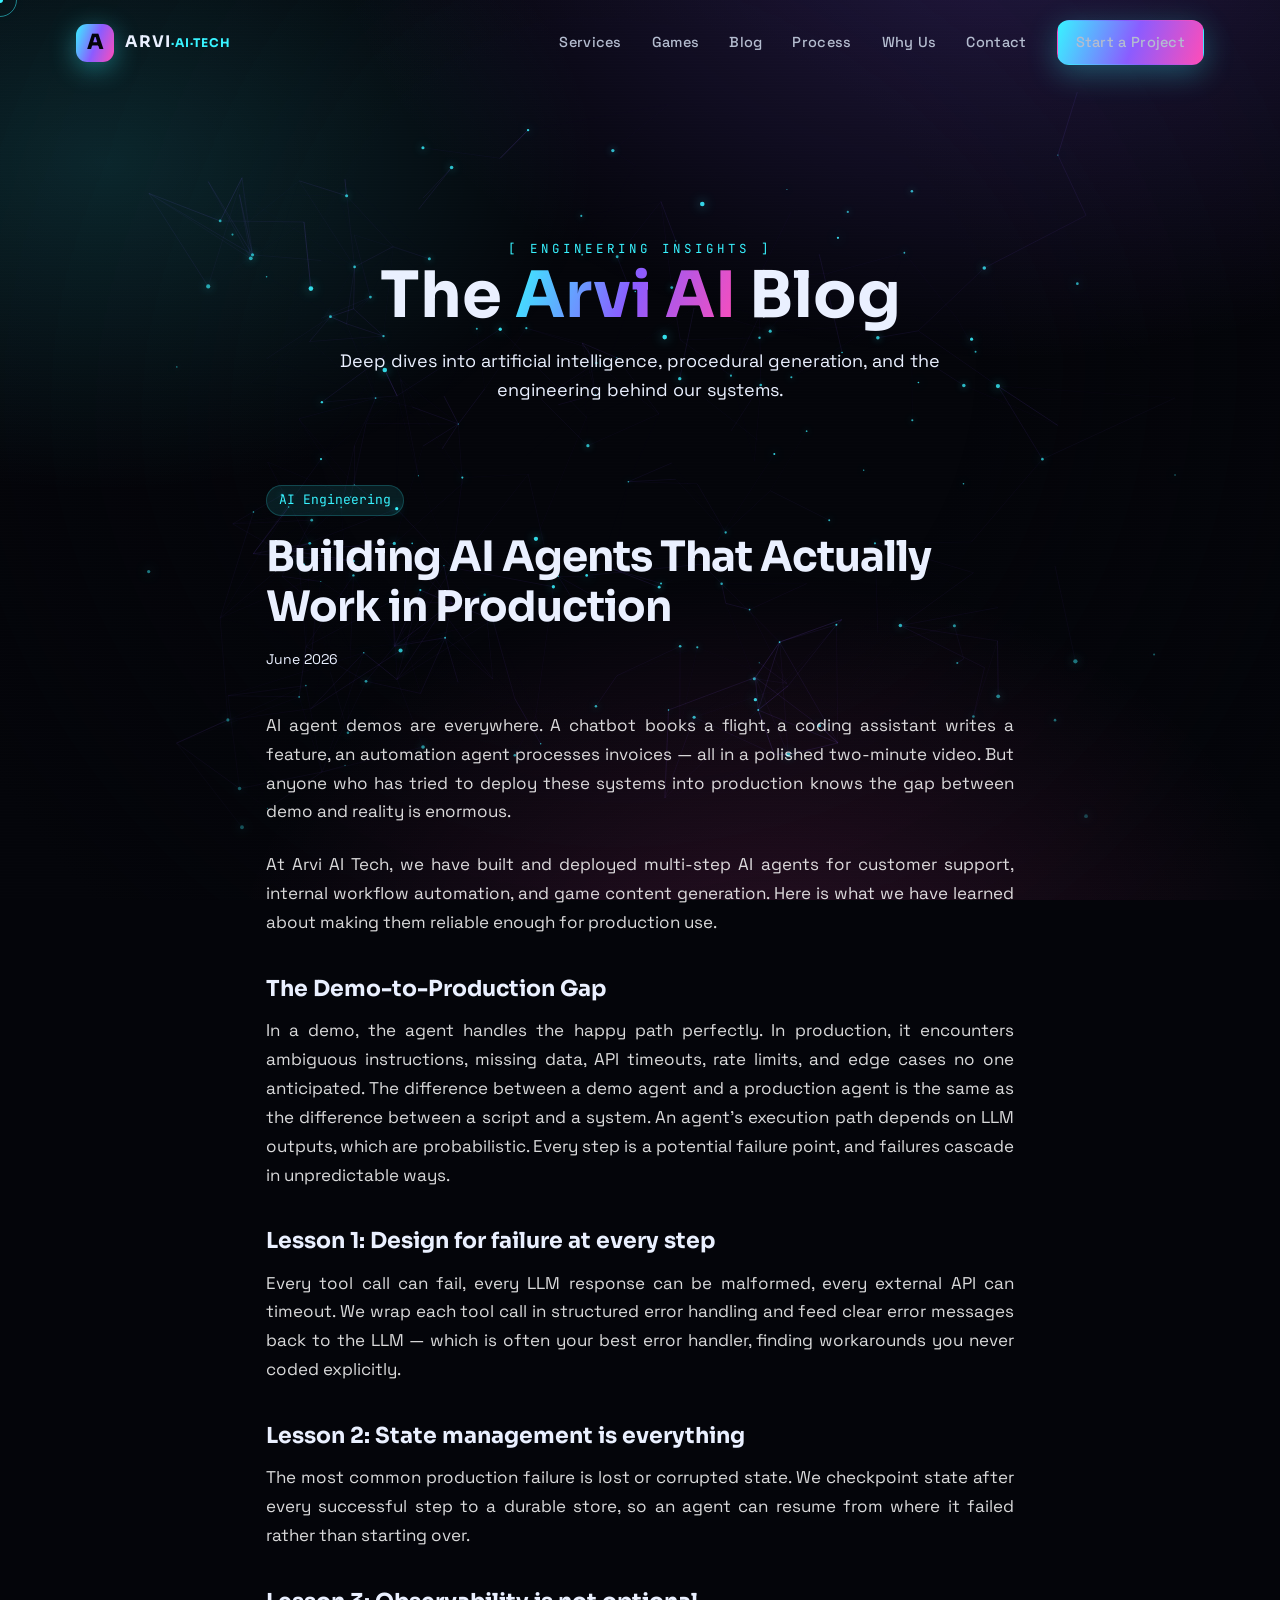
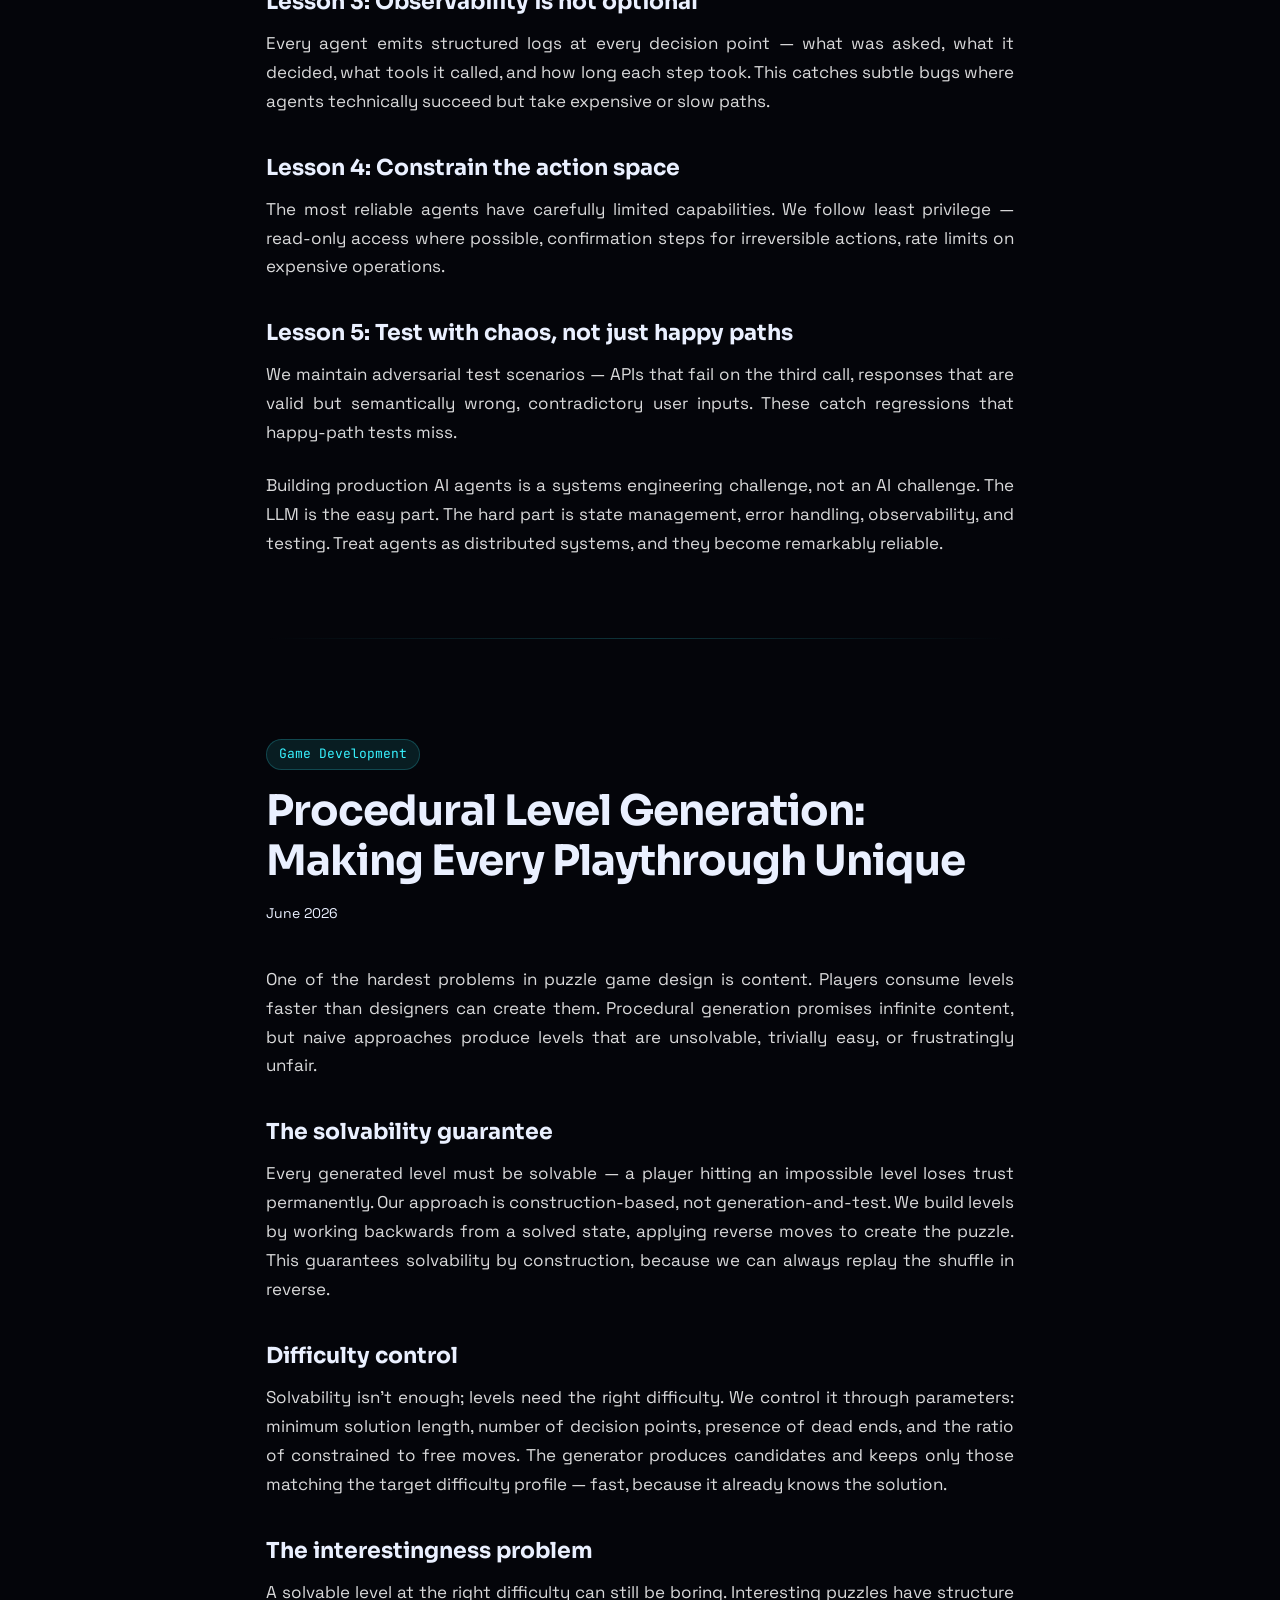
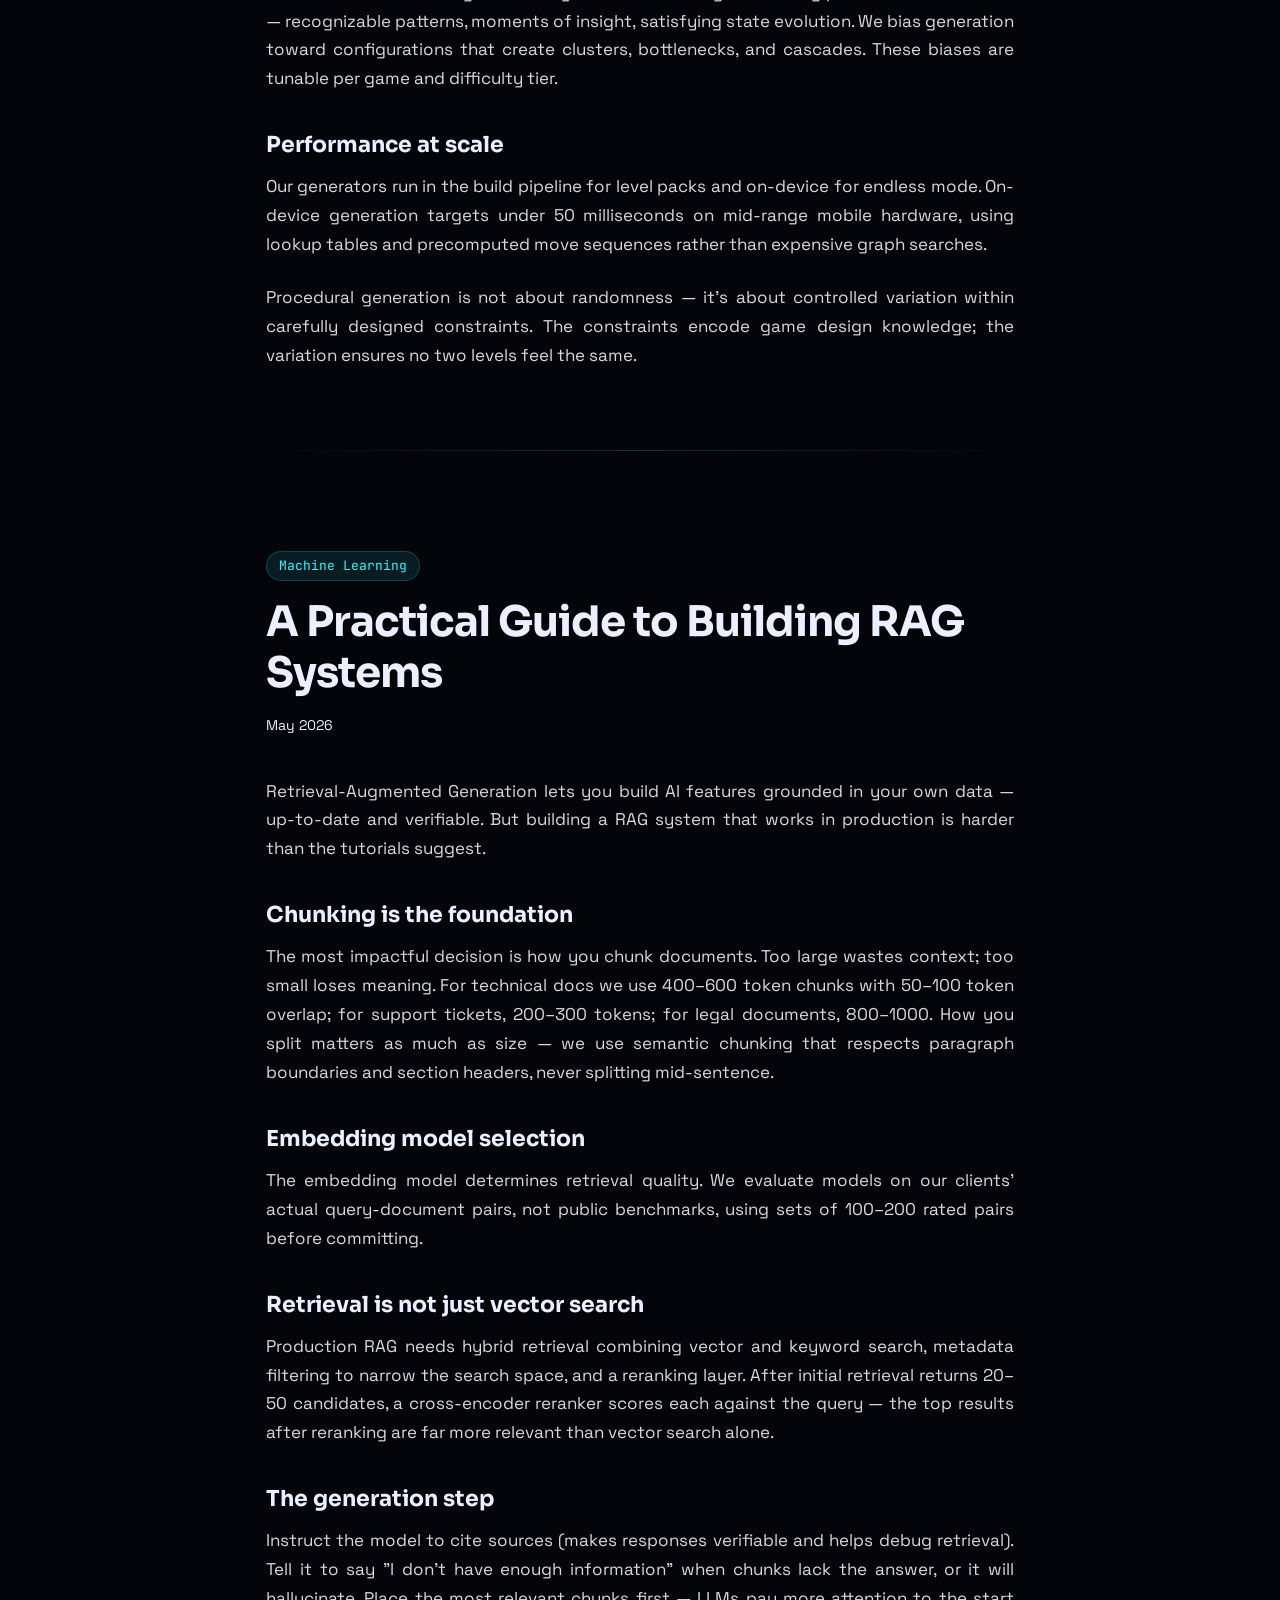
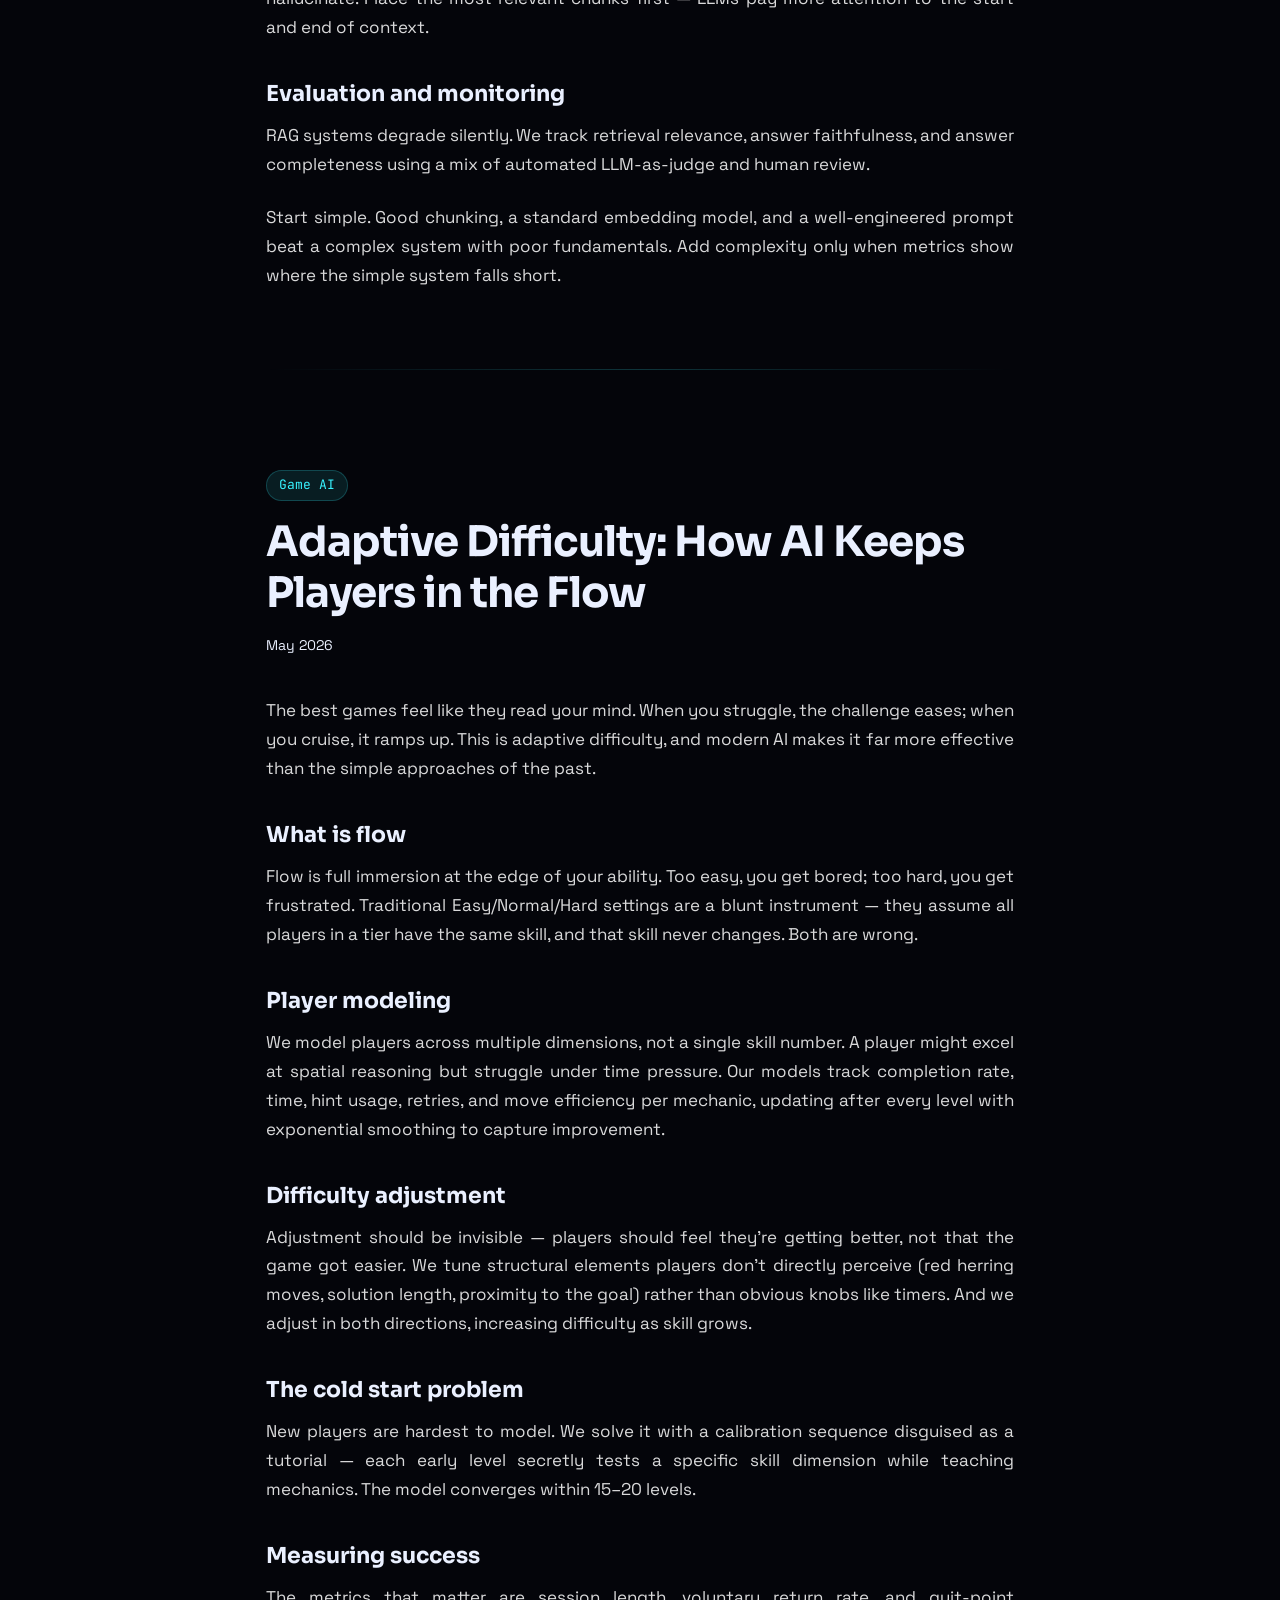
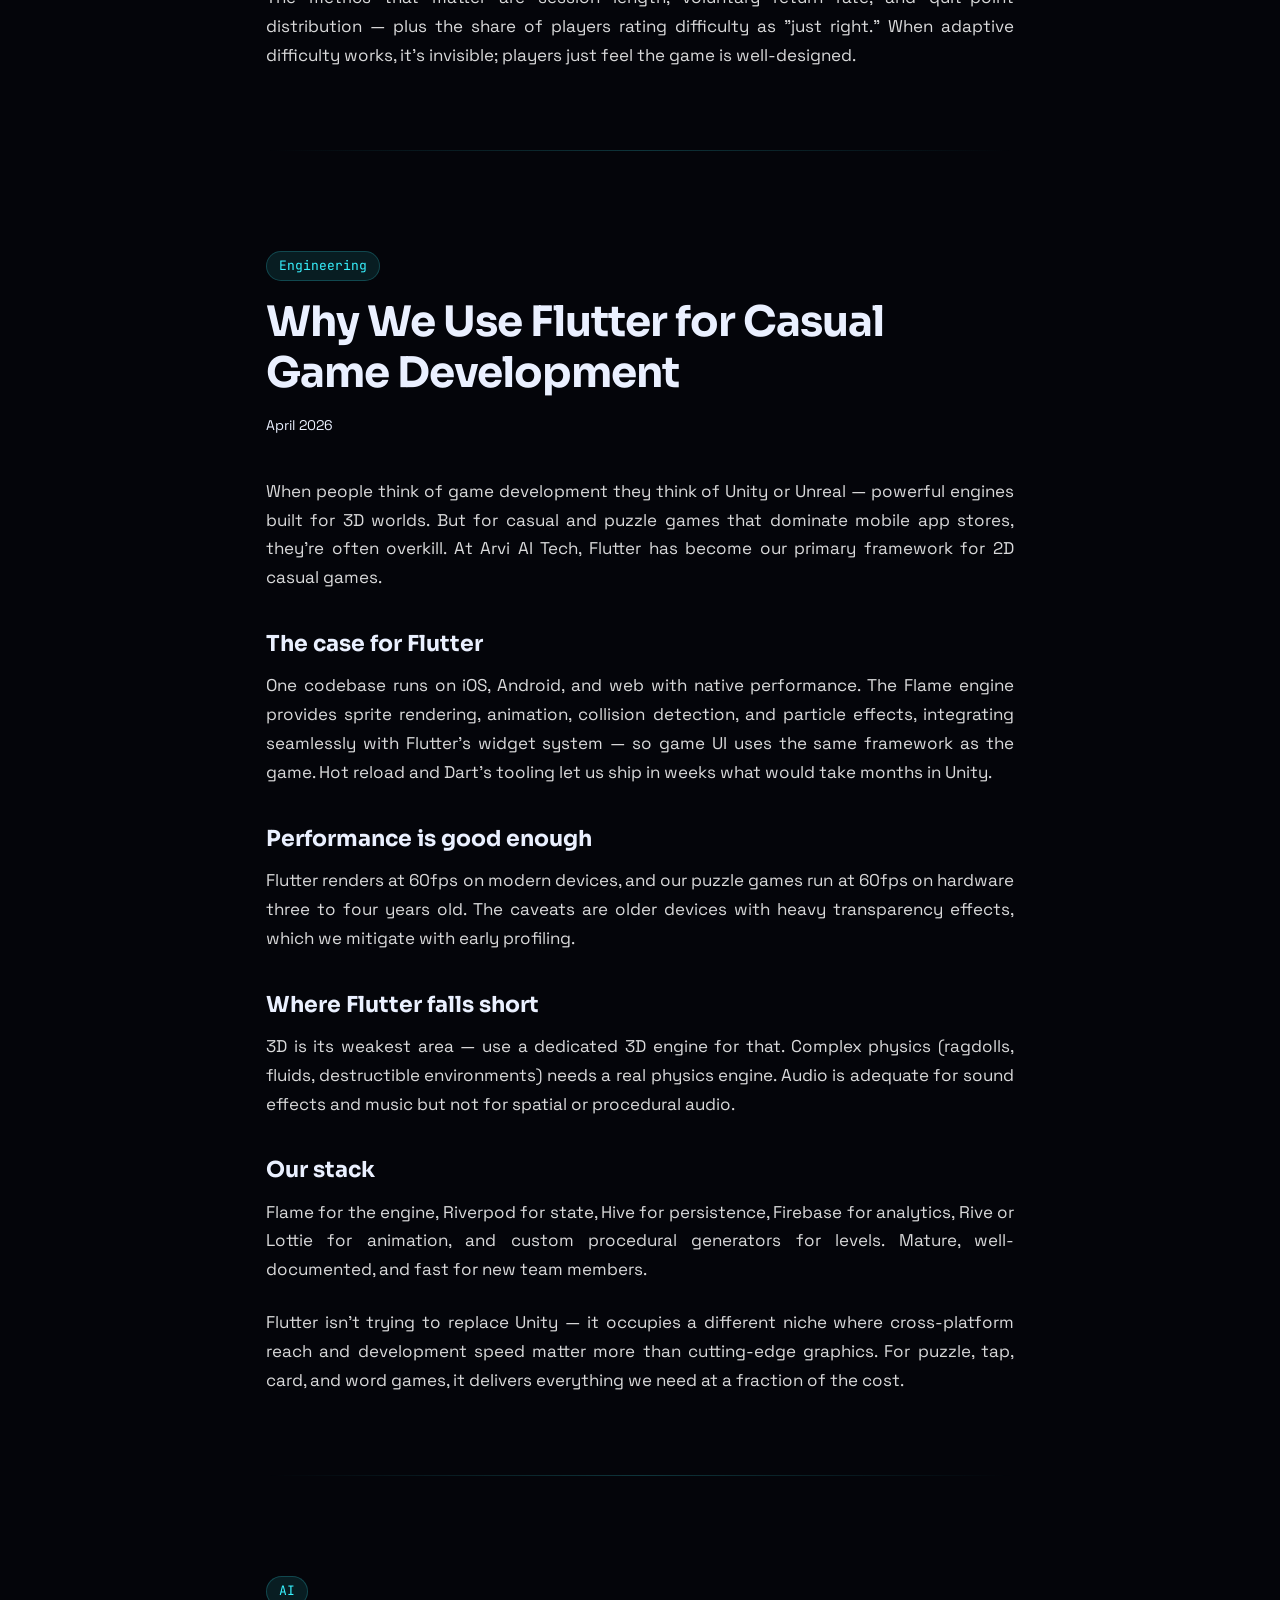
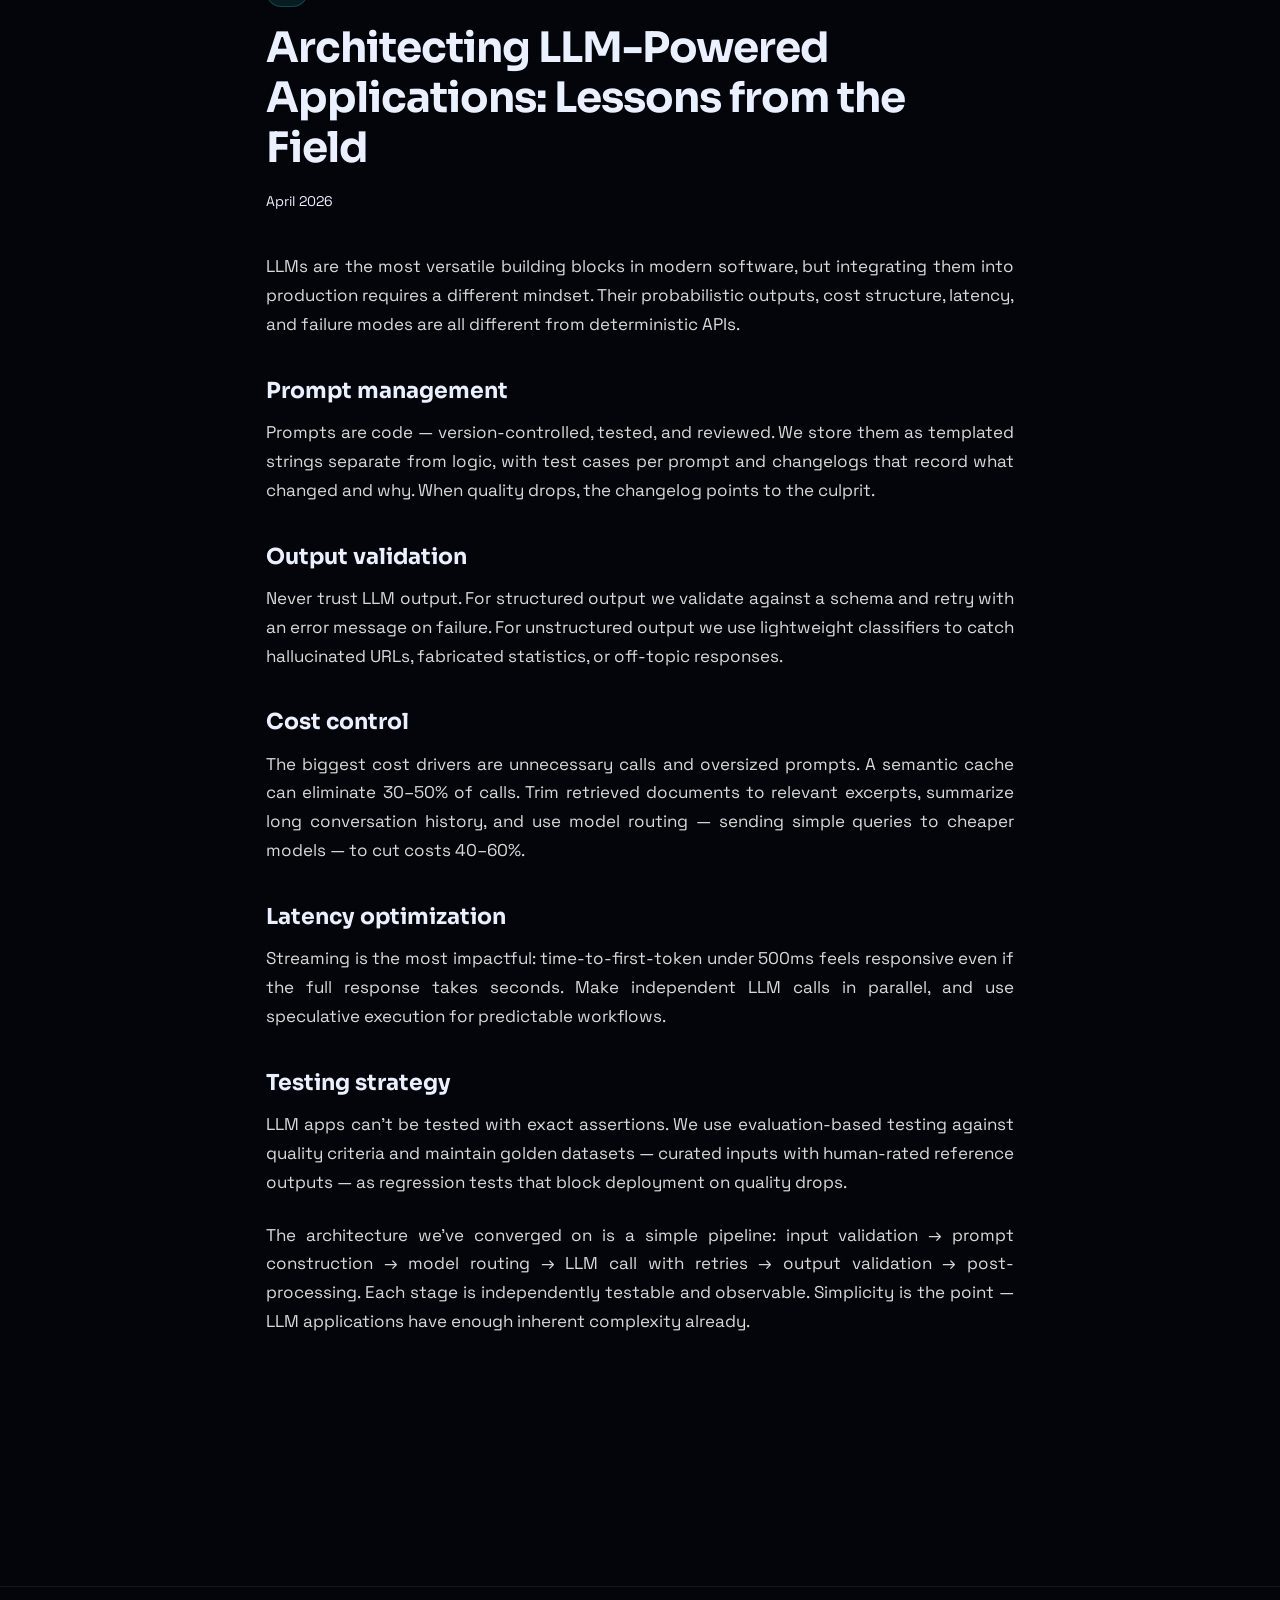
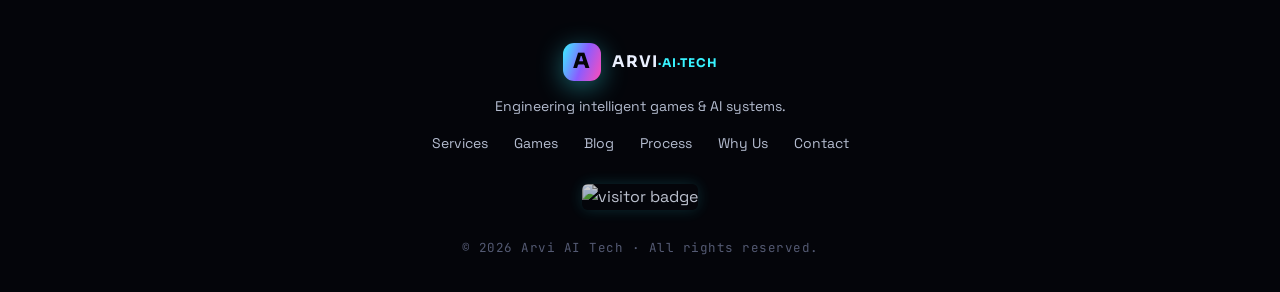
==== blog.html @ f146e4fa "Create dedicated engineering blog page and add 6 new blog posts" ====
<!DOCTYPE html>
<html lang="en">
<head>
  <meta charset="UTF-8" />
  <meta name="viewport" content="width=device-width, initial-scale=1.0" />
  <title>Engineering Blog — Arvi AI Tech</title>
  <meta name="description" content="Technical deep dives into AI engineering, RAG systems, procedural generation, and game development at Arvi AI Tech." />
  <link rel="preconnect" href="https://fonts.googleapis.com" />
  <link rel="preconnect" href="https://fonts.gstatic.com" crossorigin />
  <link href="https://fonts.googleapis.com/css2?family=Space+Grotesk:wght@400;500;600;700&family=Sora:wght@600;700;800&family=JetBrains+Mono:wght@400;500&display=swap" rel="stylesheet" />
  <link rel="stylesheet" href="styles.css" />
  <link rel="icon" type="image/svg+xml" href="/favicon.svg" />
  <style>
    .blog-container { max-width: 800px; margin: 0 auto; padding-top: 150px; padding-bottom: 100px; }
    .blog-post { margin-bottom: 100px; position: relative; }
    .blog-post::after { content: ''; display: block; width: 100%; height: 1px; background: linear-gradient(90deg, transparent, rgba(56,243,255,0.2), transparent); margin-top: 80px; }
    .blog-post:last-child::after { display: none; }
    .blog-category { display: inline-block; font-family: 'JetBrains Mono', monospace; font-size: 13px; color: var(--cyan); background: rgba(56,243,255,0.1); padding: 4px 12px; border-radius: 20px; margin-bottom: 16px; border: 1px solid rgba(56,243,255,0.2); }
    .blog-title { font-size: clamp(28px, 4vw, 42px); line-height: 1.2; margin-bottom: 16px; letter-spacing: -1px; }
    .blog-meta { color: var(--text-muted); font-size: 14px; margin-bottom: 40px; display: flex; align-items: center; gap: 8px; }
    .blog-content p { font-size: 17px; line-height: 1.7; margin-bottom: 24px; color: rgba(255,255,255,0.85); text-align: justify; }
    .blog-content h3 { font-size: 22px; color: var(--text); margin-top: 40px; margin-bottom: 16px; font-family: 'Sora', sans-serif; }
    .blog-header { text-align: center; margin-bottom: 80px; }
  </style>
</head>
<body>
  <!-- Live neural-net canvas -->
  <canvas id="neural" aria-hidden="true"></canvas>
  <div class="vignette" aria-hidden="true"></div>
  <div class="scanlines" aria-hidden="true"></div>

  <!-- Custom cursor -->
  <div class="cursor-dot" id="cursorDot" aria-hidden="true"></div>
  <div class="cursor-ring" id="cursorRing" aria-hidden="true"></div>

  <!-- Navbar -->
  <header class="nav" id="nav">
    <a href="index.html" class="brand" data-magnetic>
      <span class="brand-mark">A</span>
      <span class="brand-text">ARVI<span class="brand-accent">·AI·TECH</span></span>
    </a>
    <nav class="nav-links" id="navLinks">
      <a href="index.html#services">Services</a>
      <a href="games.html">Games</a>
      <a href="blog.html" class="active">Blog</a>
      <a href="index.html#process">Process</a>
      <a href="index.html#why">Why Us</a>
      <a href="index.html#contact">Contact</a>
      <a href="index.html#contact" class="btn btn-sm btn-primary" data-magnetic>Start a Project</a>
    </nav>
    <button class="nav-toggle" id="navToggle" aria-label="Toggle Menu" data-magnetic>
      <span style="display:block; width:24px; height:2px; background:var(--text); border-radius:2px;"></span>
      <span style="display:block; width:24px; height:2px; background:var(--text); border-radius:2px;"></span>
    </button>
  </header>

  <main class="blog-container section">
    
    <div class="blog-header" data-reveal>
      <span class="eyebrow">[ ENGINEERING INSIGHTS ]</span>
      <h1 style="font-size: clamp(40px, 6vw, 64px); line-height: 1.1; margin-bottom: 16px;">The <span class="gradient-text">Arvi AI</span> Blog</h1>
      <p style="font-size: 18px; color: var(--text-muted); max-width: 600px; margin: 0 auto;">Deep dives into artificial intelligence, procedural generation, and the engineering behind our systems.</p>
    </div>

    <!-- POST 1 -->
    <article class="blog-post" id="post1" data-reveal>
      <div class="blog-category">AI Engineering</div>
      <h1 class="blog-title">Building AI Agents That Actually Work in Production</h1>
      <div class="blog-meta"><span>June 2026</span></div>
      
      <div class="blog-content">
        <p>AI agent demos are everywhere. A chatbot books a flight, a coding assistant writes a feature, an automation agent processes invoices — all in a polished two-minute video. But anyone who has tried to deploy these systems into production knows the gap between demo and reality is enormous.</p>
        <p>At Arvi AI Tech, we have built and deployed multi-step AI agents for customer support, internal workflow automation, and game content generation. Here is what we have learned about making them reliable enough for production use.</p>
        
        <h3>The Demo-to-Production Gap</h3>
        <p>In a demo, the agent handles the happy path perfectly. In production, it encounters ambiguous instructions, missing data, API timeouts, rate limits, and edge cases no one anticipated. The difference between a demo agent and a production agent is the same as the difference between a script and a system. An agent's execution path depends on LLM outputs, which are probabilistic. Every step is a potential failure point, and failures cascade in unpredictable ways.</p>
        
        <h3>Lesson 1: Design for failure at every step</h3>
        <p>Every tool call can fail, every LLM response can be malformed, every external API can timeout. We wrap each tool call in structured error handling and feed clear error messages back to the LLM — which is often your best error handler, finding workarounds you never coded explicitly.</p>

        <h3>Lesson 2: State management is everything</h3>
        <p>The most common production failure is lost or corrupted state. We checkpoint state after every successful step to a durable store, so an agent can resume from where it failed rather than starting over.</p>

        <h3>Lesson 3: Observability is not optional</h3>
        <p>Every agent emits structured logs at every decision point — what was asked, what it decided, what tools it called, and how long each step took. This catches subtle bugs where agents technically succeed but take expensive or slow paths.</p>

        <h3>Lesson 4: Constrain the action space</h3>
        <p>The most reliable agents have carefully limited capabilities. We follow least privilege — read-only access where possible, confirmation steps for irreversible actions, rate limits on expensive operations.</p>

        <h3>Lesson 5: Test with chaos, not just happy paths</h3>
        <p>We maintain adversarial test scenarios — APIs that fail on the third call, responses that are valid but semantically wrong, contradictory user inputs. These catch regressions that happy-path tests miss.</p>

        <p>Building production AI agents is a systems engineering challenge, not an AI challenge. The LLM is the easy part. The hard part is state management, error handling, observability, and testing. Treat agents as distributed systems, and they become remarkably reliable.</p>
      </div>
    </article>

    <!-- POST 2 -->
    <article class="blog-post" id="post2" data-reveal>
      <div class="blog-category">Game Development</div>
      <h1 class="blog-title">Procedural Level Generation: Making Every Playthrough Unique</h1>
      <div class="blog-meta"><span>June 2026</span></div>
      
      <div class="blog-content">
        <p>One of the hardest problems in puzzle game design is content. Players consume levels faster than designers can create them. Procedural generation promises infinite content, but naive approaches produce levels that are unsolvable, trivially easy, or frustratingly unfair.</p>
        
        <h3>The solvability guarantee</h3>
        <p>Every generated level must be solvable — a player hitting an impossible level loses trust permanently. Our approach is construction-based, not generation-and-test. We build levels by working backwards from a solved state, applying reverse moves to create the puzzle. This guarantees solvability by construction, because we can always replay the shuffle in reverse.</p>
        
        <h3>Difficulty control</h3>
        <p>Solvability isn't enough; levels need the right difficulty. We control it through parameters: minimum solution length, number of decision points, presence of dead ends, and the ratio of constrained to free moves. The generator produces candidates and keeps only those matching the target difficulty profile — fast, because it already knows the solution.</p>

        <h3>The interestingness problem</h3>
        <p>A solvable level at the right difficulty can still be boring. Interesting puzzles have structure — recognizable patterns, moments of insight, satisfying state evolution. We bias generation toward configurations that create clusters, bottlenecks, and cascades. These biases are tunable per game and difficulty tier.</p>

        <h3>Performance at scale</h3>
        <p>Our generators run in the build pipeline for level packs and on-device for endless mode. On-device generation targets under 50 milliseconds on mid-range mobile hardware, using lookup tables and precomputed move sequences rather than expensive graph searches.</p>

        <p>Procedural generation is not about randomness — it's about controlled variation within carefully designed constraints. The constraints encode game design knowledge; the variation ensures no two levels feel the same.</p>
      </div>
    </article>

    <!-- POST 3 -->
    <article class="blog-post" id="post3" data-reveal>
      <div class="blog-category">Machine Learning</div>
      <h1 class="blog-title">A Practical Guide to Building RAG Systems</h1>
      <div class="blog-meta"><span>May 2026</span></div>
      
      <div class="blog-content">
        <p>Retrieval-Augmented Generation lets you build AI features grounded in your own data — up-to-date and verifiable. But building a RAG system that works in production is harder than the tutorials suggest.</p>
        
        <h3>Chunking is the foundation</h3>
        <p>The most impactful decision is how you chunk documents. Too large wastes context; too small loses meaning. For technical docs we use 400–600 token chunks with 50–100 token overlap; for support tickets, 200–300 tokens; for legal documents, 800–1000. How you split matters as much as size — we use semantic chunking that respects paragraph boundaries and section headers, never splitting mid-sentence.</p>
        
        <h3>Embedding model selection</h3>
        <p>The embedding model determines retrieval quality. We evaluate models on our clients' actual query-document pairs, not public benchmarks, using sets of 100–200 rated pairs before committing.</p>

        <h3>Retrieval is not just vector search</h3>
        <p>Production RAG needs hybrid retrieval combining vector and keyword search, metadata filtering to narrow the search space, and a reranking layer. After initial retrieval returns 20–50 candidates, a cross-encoder reranker scores each against the query — the top results after reranking are far more relevant than vector search alone.</p>

        <h3>The generation step</h3>
        <p>Instruct the model to cite sources (makes responses verifiable and helps debug retrieval). Tell it to say "I don't have enough information" when chunks lack the answer, or it will hallucinate. Place the most relevant chunks first — LLMs pay more attention to the start and end of context.</p>

        <h3>Evaluation and monitoring</h3>
        <p>RAG systems degrade silently. We track retrieval relevance, answer faithfulness, and answer completeness using a mix of automated LLM-as-judge and human review.</p>

        <p>Start simple. Good chunking, a standard embedding model, and a well-engineered prompt beat a complex system with poor fundamentals. Add complexity only when metrics show where the simple system falls short.</p>
      </div>
    </article>

    <!-- POST 4 -->
    <article class="blog-post" id="post4" data-reveal>
      <div class="blog-category">Game AI</div>
      <h1 class="blog-title">Adaptive Difficulty: How AI Keeps Players in the Flow</h1>
      <div class="blog-meta"><span>May 2026</span></div>
      
      <div class="blog-content">
        <p>The best games feel like they read your mind. When you struggle, the challenge eases; when you cruise, it ramps up. This is adaptive difficulty, and modern AI makes it far more effective than the simple approaches of the past.</p>
        
        <h3>What is flow</h3>
        <p>Flow is full immersion at the edge of your ability. Too easy, you get bored; too hard, you get frustrated. Traditional Easy/Normal/Hard settings are a blunt instrument — they assume all players in a tier have the same skill, and that skill never changes. Both are wrong.</p>
        
        <h3>Player modeling</h3>
        <p>We model players across multiple dimensions, not a single skill number. A player might excel at spatial reasoning but struggle under time pressure. Our models track completion rate, time, hint usage, retries, and move efficiency per mechanic, updating after every level with exponential smoothing to capture improvement.</p>

        <h3>Difficulty adjustment</h3>
        <p>Adjustment should be invisible — players should feel they're getting better, not that the game got easier. We tune structural elements players don't directly perceive (red herring moves, solution length, proximity to the goal) rather than obvious knobs like timers. And we adjust in both directions, increasing difficulty as skill grows.</p>

        <h3>The cold start problem</h3>
        <p>New players are hardest to model. We solve it with a calibration sequence disguised as a tutorial — each early level secretly tests a specific skill dimension while teaching mechanics. The model converges within 15–20 levels.</p>

        <h3>Measuring success</h3>
        <p>The metrics that matter are session length, voluntary return rate, and quit-point distribution — plus the share of players rating difficulty as "just right." When adaptive difficulty works, it's invisible; players just feel the game is well-designed.</p>
      </div>
    </article>

    <!-- POST 5 -->
    <article class="blog-post" id="post5" data-reveal>
      <div class="blog-category">Engineering</div>
      <h1 class="blog-title">Why We Use Flutter for Casual Game Development</h1>
      <div class="blog-meta"><span>April 2026</span></div>
      
      <div class="blog-content">
        <p>When people think of game development they think of Unity or Unreal — powerful engines built for 3D worlds. But for casual and puzzle games that dominate mobile app stores, they're often overkill. At Arvi AI Tech, Flutter has become our primary framework for 2D casual games.</p>
        
        <h3>The case for Flutter</h3>
        <p>One codebase runs on iOS, Android, and web with native performance. The Flame engine provides sprite rendering, animation, collision detection, and particle effects, integrating seamlessly with Flutter's widget system — so game UI uses the same framework as the game. Hot reload and Dart's tooling let us ship in weeks what would take months in Unity.</p>
        
        <h3>Performance is good enough</h3>
        <p>Flutter renders at 60fps on modern devices, and our puzzle games run at 60fps on hardware three to four years old. The caveats are older devices with heavy transparency effects, which we mitigate with early profiling.</p>

        <h3>Where Flutter falls short</h3>
        <p>3D is its weakest area — use a dedicated 3D engine for that. Complex physics (ragdolls, fluids, destructible environments) needs a real physics engine. Audio is adequate for sound effects and music but not for spatial or procedural audio.</p>

        <h3>Our stack</h3>
        <p>Flame for the engine, Riverpod for state, Hive for persistence, Firebase for analytics, Rive or Lottie for animation, and custom procedural generators for levels. Mature, well-documented, and fast for new team members.</p>

        <p>Flutter isn't trying to replace Unity — it occupies a different niche where cross-platform reach and development speed matter more than cutting-edge graphics. For puzzle, tap, card, and word games, it delivers everything we need at a fraction of the cost.</p>
      </div>
    </article>

    <!-- POST 6 -->
    <article class="blog-post" id="post6" data-reveal>
      <div class="blog-category">AI</div>
      <h1 class="blog-title">Architecting LLM-Powered Applications: Lessons from the Field</h1>
      <div class="blog-meta"><span>April 2026</span></div>
      
      <div class="blog-content">
        <p>LLMs are the most versatile building blocks in modern software, but integrating them into production requires a different mindset. Their probabilistic outputs, cost structure, latency, and failure modes are all different from deterministic APIs.</p>
        
        <h3>Prompt management</h3>
        <p>Prompts are code — version-controlled, tested, and reviewed. We store them as templated strings separate from logic, with test cases per prompt and changelogs that record what changed and why. When quality drops, the changelog points to the culprit.</p>
        
        <h3>Output validation</h3>
        <p>Never trust LLM output. For structured output we validate against a schema and retry with an error message on failure. For unstructured output we use lightweight classifiers to catch hallucinated URLs, fabricated statistics, or off-topic responses.</p>

        <h3>Cost control</h3>
        <p>The biggest cost drivers are unnecessary calls and oversized prompts. A semantic cache can eliminate 30–50% of calls. Trim retrieved documents to relevant excerpts, summarize long conversation history, and use model routing — sending simple queries to cheaper models — to cut costs 40–60%.</p>

        <h3>Latency optimization</h3>
        <p>Streaming is the most impactful: time-to-first-token under 500ms feels responsive even if the full response takes seconds. Make independent LLM calls in parallel, and use speculative execution for predictable workflows.</p>

        <h3>Testing strategy</h3>
        <p>LLM apps can't be tested with exact assertions. We use evaluation-based testing against quality criteria and maintain golden datasets — curated inputs with human-rated reference outputs — as regression tests that block deployment on quality drops.</p>

        <p>The architecture we've converged on is a simple pipeline: input validation → prompt construction → model routing → LLM call with retries → output validation → post-processing. Each stage is independently testable and observable. Simplicity is the point — LLM applications have enough inherent complexity already.</p>
      </div>
    </article>

  </main>

  <!-- Footer -->
  <footer class="footer">
    <div class="footer-inner">
      <div class="brand">
        <span class="brand-mark">A</span>
        <span class="brand-text">ARVI<span class="brand-accent">·AI·TECH</span></span>
      </div>
      <p>Engineering intelligent games &amp; AI systems.</p>
      <div class="footer-links">
        <a href="index.html#services">Services</a>
        <a href="games.html">Games</a>
        <a href="blog.html">Blog</a>
        <a href="index.html#process">Process</a>
        <a href="index.html#why">Why Us</a>
        <a href="index.html#contact">Contact</a>
      </div>
    </div>
    <div style="margin-top: 30px; display: flex; justify-content: center; opacity: 0.8;">
      <img src="https://api.visitorbadge.io/api/visitors?path=arviaitech.com&label=VISITORS&labelColor=%2304050a&countColor=%2338f3ff&style=plastic" alt="visitor badge" style="border-radius: 6px; box-shadow: 0 0 15px rgba(56,243,255,0.2);" />
    </div>
    <p class="copyright">© <span id="year"></span> Arvi AI Tech · All rights reserved.</p>
  </footer>

  <script src="script.js"></script>
</body>
</html>
---- styles.css ----
:root {
  --bg: #04050a;
  --bg-2: #080a14;
  --surface: rgba(255, 255, 255, 0.035);
  --border: rgba(255, 255, 255, 0.08);
  --border-bright: rgba(124, 247, 255, 0.35);
  --text: #eaf0ff;
  --muted: #b4bccf; /* Increased contrast for accessibility */
  --cyan: #38f3ff;
  --violet: #8b5cff;
  --pink: #ff4db8;
  --grad: linear-gradient(110deg, #38f3ff 0%, #8b5cff 52%, #ff4db8 100%);
  --glow-cyan: 0 0 40px rgba(56, 243, 255, 0.45);
  --maxw: 1180px;
  --mono: "JetBrains Mono", monospace;
}

* { box-sizing: border-box; margin: 0; padding: 0; }
html { scroll-behavior: smooth; }
body {
  font-family: "Space Grotesk", system-ui, sans-serif;
  background: var(--bg);
  color: var(--text);
  line-height: 1.6;
  overflow-x: hidden;
  cursor: none;
}
@media (max-width: 900px) { body { cursor: auto; } }

h1, h2, h3, h4, .brand-text, .loader-mark { font-family: "Sora", sans-serif; line-height: 1.05; }
a { color: inherit; text-decoration: none; }
.eyebrow, .marquee, .scroll-hint, .loader-text, .t-no, .point-k, .stat span { font-family: var(--mono); }

.gradient-text {
  background: var(--grad);
  -webkit-background-clip: text; background-clip: text;
  -webkit-text-fill-color: transparent;
}

/* ---------- Canvas + atmosphere ---------- */
#neural { position: fixed; inset: 0; z-index: -3; display: block; }
.vignette {
  position: fixed; inset: 0; z-index: -2; pointer-events: none;
  background:
    radial-gradient(1100px 720px at 78% -8%, rgba(139,92,255,0.22), transparent 60%),
    radial-gradient(900px 600px at 8% 18%, rgba(56,243,255,0.14), transparent 55%),
    radial-gradient(900px 700px at 60% 110%, rgba(255,77,184,0.14), transparent 60%),
    radial-gradient(circle at 50% 40%, transparent 40%, var(--bg) 92%);
}
.scanlines {
  position: fixed; inset: 0; z-index: -1; pointer-events: none; opacity: 0.5;
  background: repeating-linear-gradient(to bottom, rgba(255,255,255,0.015) 0 1px, transparent 1px 3px);
  mix-blend-mode: overlay;
}

/* ---------- Cursor ---------- */
.cursor-dot, .cursor-ring { position: fixed; top: 0; left: 0; z-index: 99999; pointer-events: none; border-radius: 50%; transform: translate(-50%, -50%); }
.cursor-dot { width: 6px; height: 6px; background: var(--cyan); box-shadow: var(--glow-cyan); }
.cursor-ring { width: 34px; height: 34px; border: 1px solid rgba(56,243,255,0.5); transition: width .25s, height .25s, border-color .25s, background .25s; }
.cursor-ring.hover { width: 56px; height: 56px; border-color: var(--violet); background: rgba(139,92,255,0.12); }
@media (max-width: 900px) { .cursor-dot, .cursor-ring { display: none; } }

/* ---------- Loader ---------- */
.loader { position: fixed; inset: 0; z-index: 2000; display: grid; place-content: center; gap: 22px; justify-items: center; background: var(--bg); transition: opacity .6s, visibility .6s; }
.loader.done { opacity: 0; visibility: hidden; }
.loader-mark { position: relative; font-size: 64px; font-weight: 800; width: 96px; height: 96px; display: grid; place-items: center; border-radius: 22px; background: var(--grad); color: #04050a; box-shadow: var(--glow-cyan); }
.loader-bar { position: absolute; bottom: 10px; left: 18px; right: 18px; height: 3px; background: rgba(0,0,0,0.35); border-radius: 3px; overflow: hidden; }
.loader-bar::after { content: ""; position: absolute; inset: 0; width: 0; background: #04050a; border-radius: 3px; animation: load 1.4s ease forwards; }
@keyframes load { to { width: 100%; } }
.loader-text { font-size: 13px; letter-spacing: 4px; color: var(--muted); }
.dots::after { content: ""; animation: dots 1.2s steps(4) infinite; }
@keyframes dots { 0% { content: ""; } 25% { content: "."; } 50% { content: ".."; } 75% { content: "..."; } }

/* ---------- Nav ---------- */
.nav { position: sticky; top: 0; z-index: 50; display: flex; align-items: center; justify-content: space-between; max-width: var(--maxw); margin: 0 auto; padding: 20px 26px; transition: .3s; }
.nav.scrolled { background: rgba(6,7,14,0.72); backdrop-filter: blur(16px); border-bottom: 1px solid var(--border); padding: 13px 26px; }
.brand { display: flex; align-items: center; gap: 11px; font-weight: 700; }
.brand-mark { display: grid; place-items: center; width: 38px; height: 38px; border-radius: 11px; background: var(--grad); color: #04050a; font-family: "Sora"; font-weight: 800; font-size: 21px; box-shadow: 0 6px 26px rgba(56,243,255,0.4); }
.brand-text { font-size: 16px; letter-spacing: 1px; }
.brand-accent { color: var(--cyan); font-size: 12px; }
.nav-links { display: flex; align-items: center; gap: 30px; }
.nav-links a { color: var(--muted); font-weight: 500; font-size: 14.5px; letter-spacing: .3px; transition: color .2s; position: relative; }
.nav-links a:not(.btn)::after { content: ""; position: absolute; left: 0; bottom: -6px; width: 0; height: 1px; background: var(--grad); transition: width .25s; }
.nav-links a:not(.btn):hover { color: var(--text); }
.nav-links a:not(.btn):hover::after { width: 100%; }
.nav-toggle { display: none; background: none; border: 0; cursor: pointer; flex-direction: column; gap: 5px; }
.nav-toggle span { width: 24px; height: 2px; background: var(--text); border-radius: 2px; transition: .3s; }

/* ---------- Buttons ---------- */
.btn { position: relative; display: inline-flex; align-items: center; justify-content: center; gap: 9px; font-family: "Space Grotesk"; font-weight: 600; font-size: 15px; padding: 14px 26px; border-radius: 12px; cursor: none; border: 1px solid transparent; transition: transform .15s, box-shadow .25s, background .25s; overflow: hidden; }
.btn span { transition: transform .25s; }
.btn:hover span { transform: translateX(4px); }
.btn-sm { padding: 10px 18px; font-size: 13.5px; }
.btn-primary { background: var(--grad); color: #04050a; box-shadow: 0 8px 30px rgba(56,243,255,0.3); }
.btn-primary:hover { box-shadow: 0 12px 44px rgba(139,92,255,0.55); }
.btn-ghost { background: var(--surface); color: var(--text); border: 1px solid var(--border); }
.btn-ghost:hover { border-color: var(--border-bright); background: rgba(56,243,255,0.06); }
.btn-block { width: 100%; }
@media (max-width: 900px) { .btn { cursor: pointer; } }

/* ---------- Hero ---------- */
.hero { position: relative; max-width: var(--maxw); margin: 0 auto; padding: 90px 26px 70px; text-align: center; min-height: 86vh; display: flex; flex-direction: column; justify-content: center; }
.pill { display: inline-flex; align-items: center; gap: 10px; padding: 9px 18px; border-radius: 999px; background: var(--surface); border: 1px solid var(--border); color: var(--cyan); font-family: var(--mono); font-size: 12.5px; letter-spacing: 1.5px; margin: 0 auto 30px; }
.pulse { width: 8px; height: 8px; border-radius: 50%; background: var(--cyan); box-shadow: 0 0 0 0 rgba(56,243,255,0.7); animation: pulse 1.8s infinite; }
@keyframes pulse { 0% { box-shadow: 0 0 0 0 rgba(56,243,255,0.7); } 70% { box-shadow: 0 0 0 10px rgba(56,243,255,0); } 100% { box-shadow: 0 0 0 0 rgba(56,243,255,0); } }
.hero-title { font-size: clamp(38px, 7vw, 82px); font-weight: 800; letter-spacing: -1.5px; }
.rotator { display: inline-block; min-height: 1.1em; position: relative; }
.rotator::after { content: "_"; color: var(--cyan); -webkit-text-fill-color: var(--cyan); animation: blink 1s steps(1) infinite; }
@keyframes blink { 50% { opacity: 0; } }
.hero-sub { max-width: 660px; margin: 30px auto 0; color: var(--muted); font-size: clamp(16px, 2vw, 19px); }
.hero-cta { display: flex; gap: 14px; justify-content: center; flex-wrap: wrap; margin-top: 40px; }
.hero-stats { display: flex; gap: 34px; justify-content: center; align-items: center; flex-wrap: wrap; margin-top: 66px; }
.hero-stats .divider { width: 1px; height: 38px; background: var(--border); }
.stat strong { display: block; font-family: "Sora"; font-size: clamp(30px, 4vw, 44px); font-weight: 800; background: var(--grad); -webkit-background-clip: text; background-clip: text; -webkit-text-fill-color: transparent; }
.stat span { color: var(--muted); font-size: 12px; letter-spacing: 1px; text-transform: uppercase; }
.scroll-hint { position: absolute; bottom: 22px; left: 50%; transform: translateX(-50%); color: var(--muted); font-size: 11px; letter-spacing: 3px; text-transform: uppercase; display: flex; flex-direction: column; align-items: center; gap: 8px; }
.scroll-hint span { width: 1px; height: 36px; background: linear-gradient(var(--cyan), transparent); animation: scrolldown 1.8s ease-in-out infinite; }
@keyframes scrolldown { 0%,100% { transform: scaleY(.4); opacity: .4; transform-origin: top; } 50% { transform: scaleY(1); opacity: 1; transform-origin: top; } }

/* ---------- Marquee ---------- */
.marquee { border-top: 1px solid var(--border); border-bottom: 1px solid var(--border); padding: 18px 0; overflow: hidden; background: rgba(255,255,255,0.012); }
.marquee-track { display: flex; align-items: center; gap: 30px; white-space: nowrap; width: max-content; animation: marquee 32s linear infinite; }
.marquee-track span { font-family: var(--mono); font-size: 15px; letter-spacing: 3px; color: var(--muted); }
.marquee-track i { color: var(--violet); font-style: normal; }
@keyframes marquee { to { transform: translateX(-50%); } }

/* ---------- Sections ---------- */
.section { max-width: var(--maxw); margin: 0 auto; padding: 100px 26px; }
.section-head { text-align: center; max-width: 660px; margin: 0 auto 60px; }
.eyebrow { color: var(--cyan); font-size: 12.5px; letter-spacing: 3px; }
.section-head h2 { font-size: clamp(30px, 4.5vw, 50px); margin: 16px 0 14px; font-weight: 800; letter-spacing: -1px; }
.section-head p { color: var(--muted); }

/* ---------- Cards ---------- */
.cards { display: grid; grid-template-columns: repeat(3, 1fr); gap: 20px; }
.card { position: relative; background: rgba(255,255,255,0.02); backdrop-filter: blur(12px); -webkit-backdrop-filter: blur(12px); border: 1px solid var(--border); border-radius: 18px; padding: 30px 26px; transition: border-color .3s, transform .1s; transform-style: preserve-3d; overflow: hidden; }
.card::before { content: attr(data-num); position: absolute; top: 20px; right: 22px; font-family: var(--mono); font-size: 13px; color: var(--muted); opacity: .5; }
.card::after { content: ""; position: absolute; inset: 0; background: radial-gradient(400px circle at var(--x, 50%) var(--y, 50%), rgba(255,255,255,0.07), transparent 40%); pointer-events: none; opacity: 0; transition: opacity 0.3s; }
.card:hover::after { opacity: 1; }
.card-glow { position: absolute; width: 280px; height: 280px; background: radial-gradient(circle, rgba(56,243,255,0.18), transparent 65%); border-radius: 50%; opacity: 0; transition: opacity .3s; pointer-events: none; left: var(--mx, 50%); top: var(--my, 50%); transform: translate(-50%, -50%); z-index: -1; }
.card:hover { border-color: var(--border-bright); }
.card:hover .card-glow { opacity: 1; }
.card-icon { font-size: 30px; width: 62px; height: 62px; display: grid; place-items: center; border-radius: 15px; background: rgba(139,92,255,0.1); border: 1px solid var(--border); margin-bottom: 20px; transform: translateZ(30px); }
.card h3 { font-size: 21px; margin-bottom: 10px; transform: translateZ(22px); }
.card p { color: var(--muted); font-size: 14.5px; transform: translateZ(14px); }
.card ul { list-style: none; display: flex; flex-wrap: wrap; gap: 7px; margin-top: 18px; }
.card li { font-family: var(--mono); font-size: 12px; color: var(--text); background: rgba(255,255,255,0.05); border: 1px solid var(--border); padding: 5px 11px; border-radius: 7px; }

/* ---------- Playtests Grid ---------- */
.playtests-grid { display: grid; grid-template-columns: repeat(2, 1fr); gap: 30px; }
@media (max-width: 800px) { .playtests-grid { grid-template-columns: 1fr; } }

/* ---------- Timeline ---------- */
.timeline { position: relative; display: grid; grid-template-columns: repeat(4, 1fr); gap: 22px; }
.t-line { position: absolute; top: 26px; left: 6%; right: 6%; height: 2px; background: rgba(255,255,255,0.05); }
.t-line-fill { height: 100%; width: 0%; background: linear-gradient(90deg, var(--cyan), var(--violet)); box-shadow: 0 0 10px rgba(56,243,255,0.5); transition: width 0.15s ease-out; }
.t-step { position: relative; padding-top: 56px; transition: transform 0.3s; }
.t-step::before { content: ""; position: absolute; top: 19px; left: 0; width: 15px; height: 15px; border-radius: 50%; background: var(--bg); border: 2px solid rgba(255,255,255,0.1); transition: 0.4s; z-index: 2; }
.t-step.active::before { border-color: var(--cyan); box-shadow: var(--glow-cyan); background: var(--violet); }
.t-no { font-size: 13px; color: var(--muted); letter-spacing: 2px; transition: 0.4s; }
.t-step.active .t-no { color: var(--cyan); }
.t-step h4 { font-size: 20px; margin: 8px 0 8px; }
.t-step p { color: var(--muted); font-size: 14px; }

/* ---------- Why ---------- */
.why-grid { display: grid; grid-template-columns: 1.05fr 1fr; gap: 56px; align-items: center; }
.why-copy h2 { font-size: clamp(28px, 4vw, 46px); margin: 16px 0 16px; letter-spacing: -1px; }
.why-copy p { color: var(--muted); margin-bottom: 28px; }
.why-points { display: grid; grid-template-columns: 1fr 1fr; gap: 16px; }
.point { position: relative; background: var(--surface); border: 1px solid var(--border); border-radius: 14px; padding: 24px 22px; transition: transform .3s, border-color .3s; }
.point:hover { transform: translateY(-5px); border-color: var(--border-bright); }
.point-k { font-size: 12px; color: var(--violet); letter-spacing: 2px; }
.point strong { display: block; margin: 10px 0 6px; font-family: "Sora"; font-size: 16px; }
.point span:last-child { color: var(--muted); font-size: 13.5px; }

/* ---------- Contact ---------- */
.contact-card { position: relative; max-width: 740px; margin: 0 auto; text-align: center; background: linear-gradient(180deg, rgba(255,255,255,0.05), rgba(255,255,255,0.015)); border: 1px solid var(--border); border-radius: 26px; padding: 56px 44px; overflow: hidden; }
.contact-card::before { content: ""; position: absolute; inset: -1px; border-radius: 26px; padding: 1px; background: var(--grad); -webkit-mask: linear-gradient(#000 0 0) content-box, linear-gradient(#000 0 0); -webkit-mask-composite: xor; mask-composite: exclude; opacity: .35; pointer-events: none; }
.contact-card h2 { font-size: clamp(28px, 4vw, 44px); margin: 14px 0 12px; letter-spacing: -1px; }
.contact-lead { color: var(--muted); margin-bottom: 34px; }
.contact-form { display: grid; grid-template-columns: 1fr 1fr; gap: 18px; text-align: left; }
.field { position: relative; }
.field.full { grid-column: 1 / -1; }
.field input, .field textarea { width: 100%; padding: 18px 16px 8px; border-radius: 12px; background: rgba(255,255,255,0.035); border: 1px solid var(--border); color: var(--text); font-family: inherit; font-size: 15px; transition: border-color .2s, background .2s; cursor: none; resize: vertical; }
.field textarea { padding-top: 22px; }
.field input:focus, .field textarea:focus { outline: none; border-color: var(--border-bright); background: rgba(56,243,255,0.05); }
.field label { position: absolute; left: 16px; top: 15px; color: var(--muted); font-size: 15px; pointer-events: none; transition: .18s; }
.field input:focus + label, .field input:not(:placeholder-shown) + label,
.field textarea:focus + label, .field textarea:not(:placeholder-shown) + label { top: 6px; font-size: 11px; letter-spacing: .5px; color: var(--cyan); }
.field input, .field textarea { } /* placeholder trick */
.field input:not(:focus):placeholder-shown, .field textarea:not(:focus):placeholder-shown {}
.contact-form .btn-block { grid-column: 1 / -1; margin-top: 4px; }
.form-note { grid-column: 1 / -1; color: var(--cyan); font-family: var(--mono); font-size: 13px; text-align: center; }
.contact-alt { display: flex; gap: 12px; justify-content: center; align-items: center; flex-wrap: wrap; margin-top: 30px; font-family: var(--mono); font-size: 13.5px; }
.contact-alt a { color: var(--muted); transition: color .2s; }
.contact-alt a:hover { color: var(--cyan); }
.contact-alt span { color: var(--border); }

/* placeholder must be present for floating label */
.field input, .field textarea { }

/* ---------- Footer ---------- */
.footer { border-top: 1px solid var(--border); margin-top: 50px; padding: 56px 26px 34px; text-align: center; }
.footer-inner { max-width: var(--maxw); margin: 0 auto; display: flex; flex-direction: column; align-items: center; gap: 14px; }
.footer .brand { justify-content: center; }
.footer-inner > p { color: var(--muted); font-size: 14px; }
.footer-links { display: flex; gap: 26px; }
.footer-links a { color: var(--muted); font-size: 14px; transition: color .2s; }
.footer-links a:hover { color: var(--cyan); }
.copyright { color: #545a73; font-family: var(--mono); font-size: 12.5px; margin-top: 28px; letter-spacing: .5px; }

/* ---------- Reveal ---------- */
[data-reveal] { opacity: 0; transform: translateY(34px); transition: opacity .8s cubic-bezier(.2,.7,.2,1), transform .8s cubic-bezier(.2,.7,.2,1); }
[data-reveal].in { opacity: 1; transform: none; }

/* ---------- Responsive ---------- */
@media (max-width: 950px) {
  .cards { grid-template-columns: repeat(2, 1fr); }
  .timeline { grid-template-columns: repeat(2, 1fr); }
  .t-line { display: none; }
  .why-grid { grid-template-columns: 1fr; gap: 36px; }
}
/* Collapse the nav to a menu earlier so it never crowds the brand */
@media (max-width: 880px) {
  .nav-links { position: fixed; inset: 74px 16px auto 16px; flex-direction: column; align-items: stretch; gap: 16px; background: rgba(8,9,18,0.97); backdrop-filter: blur(18px); border: 1px solid var(--border); border-radius: 18px; padding: 24px; transform: translateY(-16px); opacity: 0; pointer-events: none; transition: .3s; }
  .nav-links.open { transform: none; opacity: 1; pointer-events: auto; }
  .nav-links a:not(.btn)::after { display: none; }
  .nav-toggle { display: flex; }
}
@media (max-width: 640px) {
  .cards, .timeline, .why-points, .contact-form { grid-template-columns: 1fr; }
  .hero-stats { gap: 20px; }
  .hero-stats .divider { display: none; }
  .contact-card { padding: 40px 24px; }
}

/* App Launch Popup */
.app-popup-overlay {
  position: fixed;
  inset: 0;
  background: rgba(4, 5, 10, 0.85);
  backdrop-filter: blur(12px);
  z-index: 9999;
  display: flex;
  align-items: center;
  justify-content: center;
  padding: 24px;
  opacity: 0;
  visibility: hidden;
  transition: opacity 0.4s ease, visibility 0.4s ease;
}

.app-popup-overlay.active {
  opacity: 1;
  visibility: visible;
}

.app-popup-content {
  background: rgba(18, 20, 31, 0.9);
  border: 1px solid rgba(255, 255, 255, 0.05);
  border-radius: 24px;
  padding: 40px;
  max-width: 500px;
  text-align: center;
  position: relative;
  box-shadow: 0 30px 60px rgba(0, 0, 0, 0.5), inset 0 1px 0 rgba(255, 255, 255, 0.1);
  transform: scale(0.95) translateY(20px);
  transition: transform 0.5s cubic-bezier(0.16, 1, 0.3, 1);
}

.app-popup-overlay.active .app-popup-content {
  transform: scale(1) translateY(0);
}

.app-popup-close {
  position: absolute;
  top: 16px;
  right: 16px;
  background: rgba(255, 255, 255, 0.05);
  border: none;
  color: var(--muted);
  font-size: 24px;
  width: 36px;
  height: 36px;
  border-radius: 50%;
  cursor: pointer;
  display: flex;
  align-items: center;
  justify-content: center;
  transition: all 0.2s;
  line-height: 1;
}

.app-popup-close:hover {
  background: rgba(255, 255, 255, 0.1);
  color: var(--text);
}

.app-popup-icon {
  font-size: 48px;
  margin-bottom: 16px;
  background: rgba(255, 0, 122, 0.1);
  width: 80px;
  height: 80px;
  border-radius: 50%;
  display: flex;
  align-items: center;
  justify-content: center;
  margin: 0 auto 24px;
  box-shadow: 0 0 30px rgba(255, 0, 122, 0.2);
}

.app-popup-content h2 {
  font-size: 28px;
  margin-bottom: 12px;
}

.app-popup-content p {
  color: var(--muted);
  font-size: 15px;
  margin-bottom: 32px;
  line-height: 1.6;
}

.app-popup-links {
  display: flex;
  flex-direction: column;
  gap: 12px;
}

.app-popup-links .btn {
  width: 100%;
  justify-content: center;
}

@media (max-width: 480px) {
  .app-popup-content {
    padding: 30px 20px;
  }
}
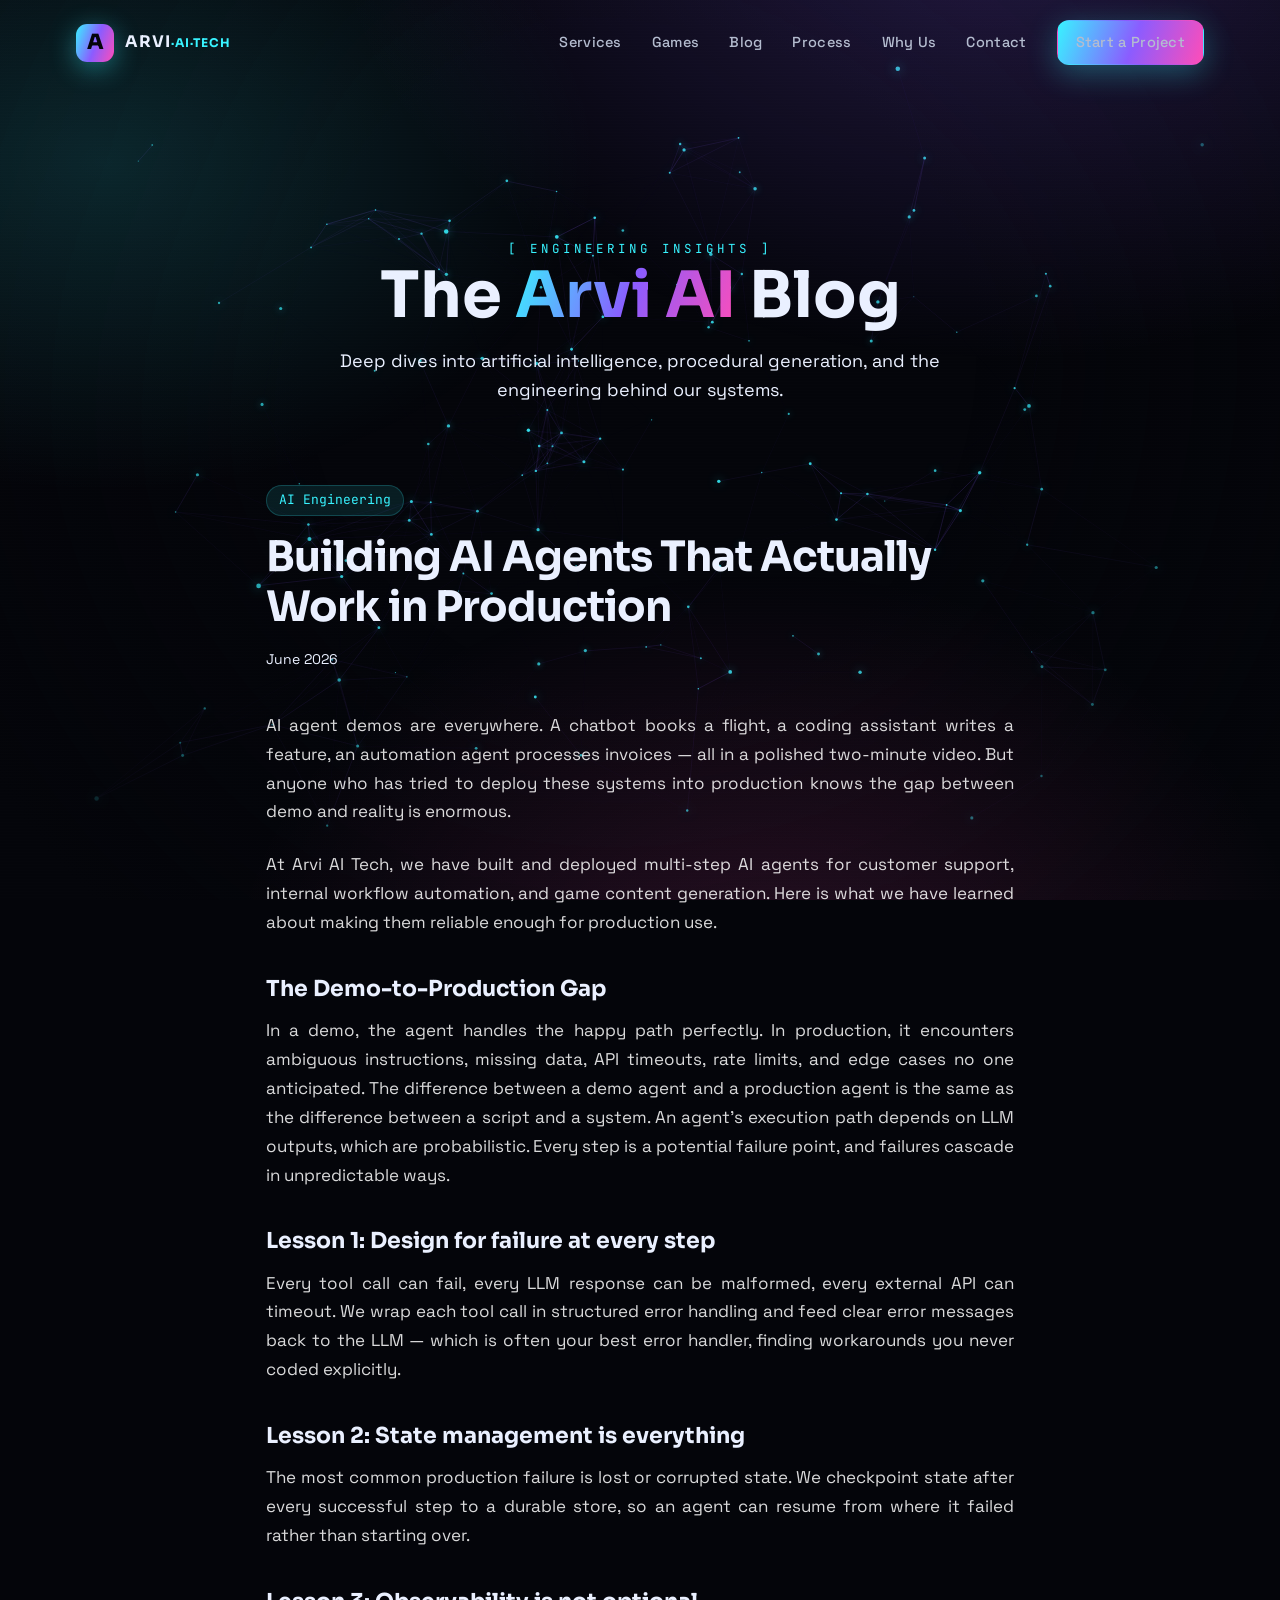
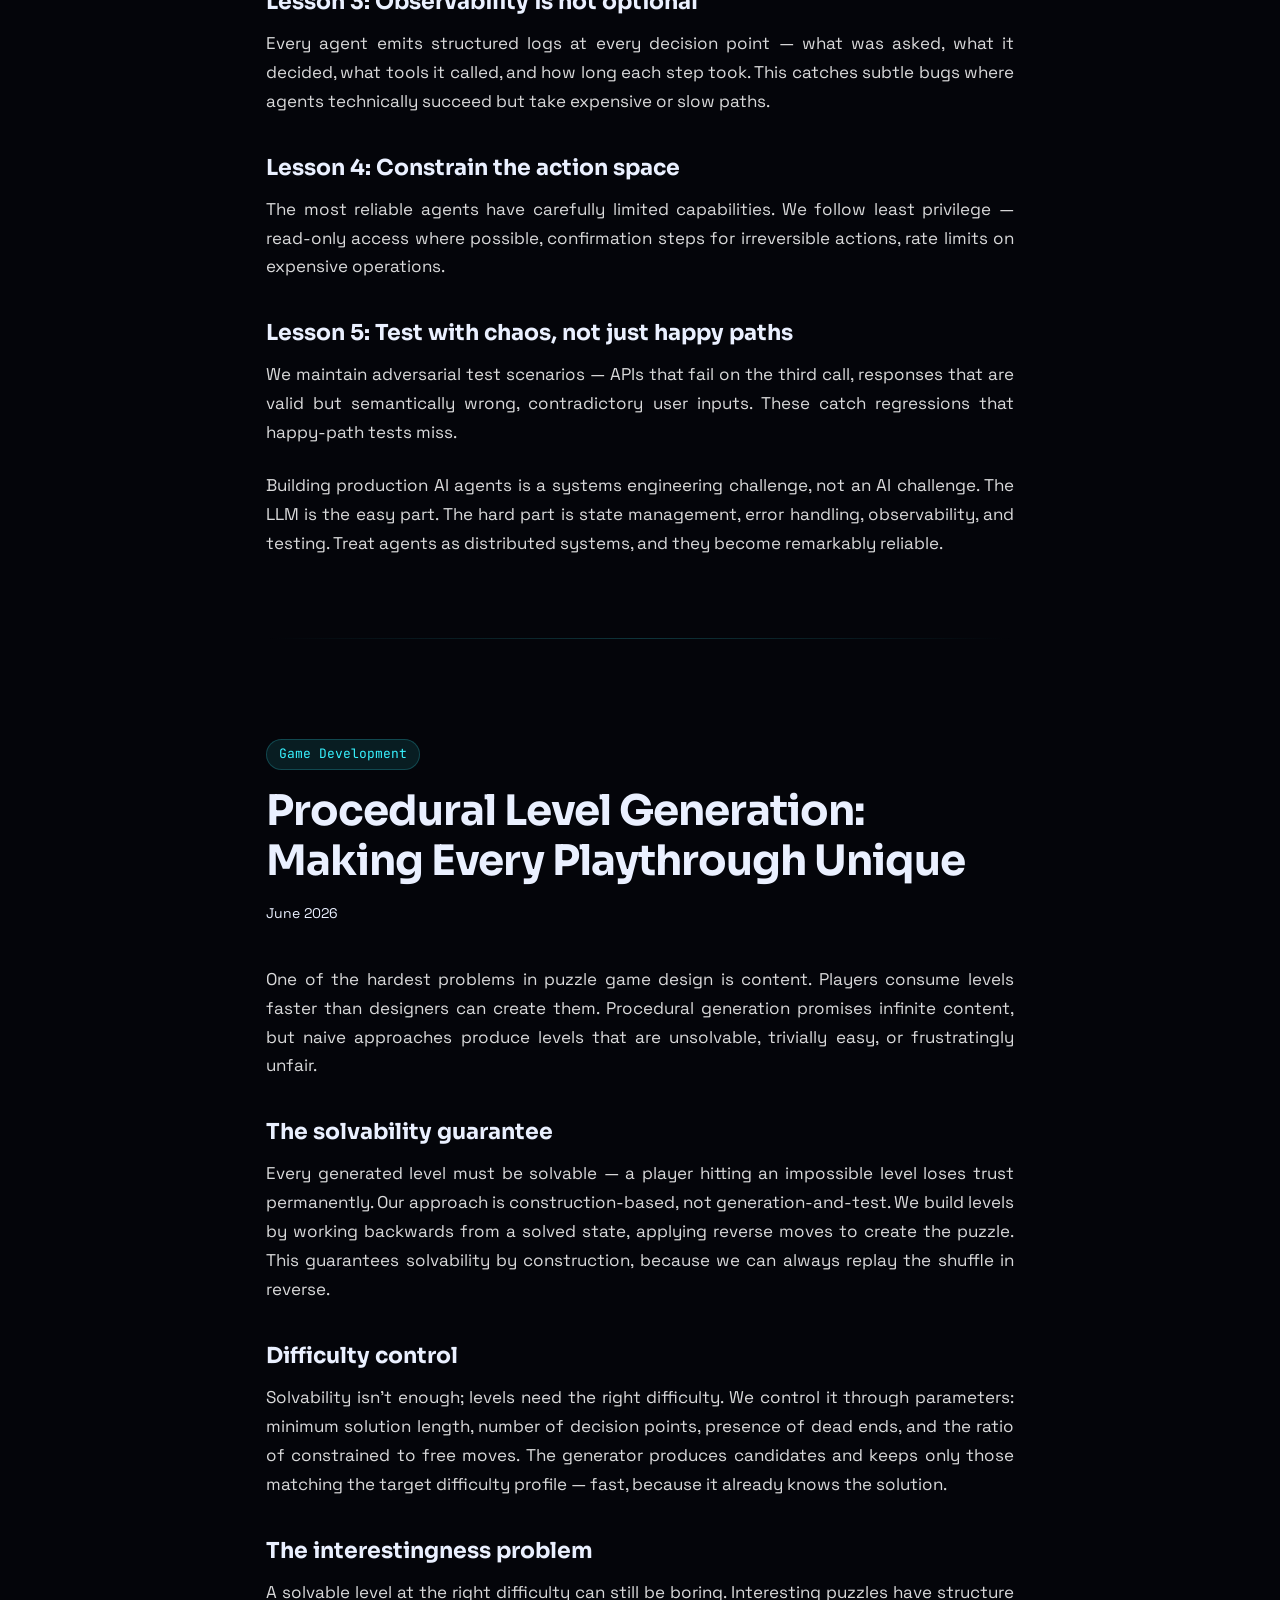
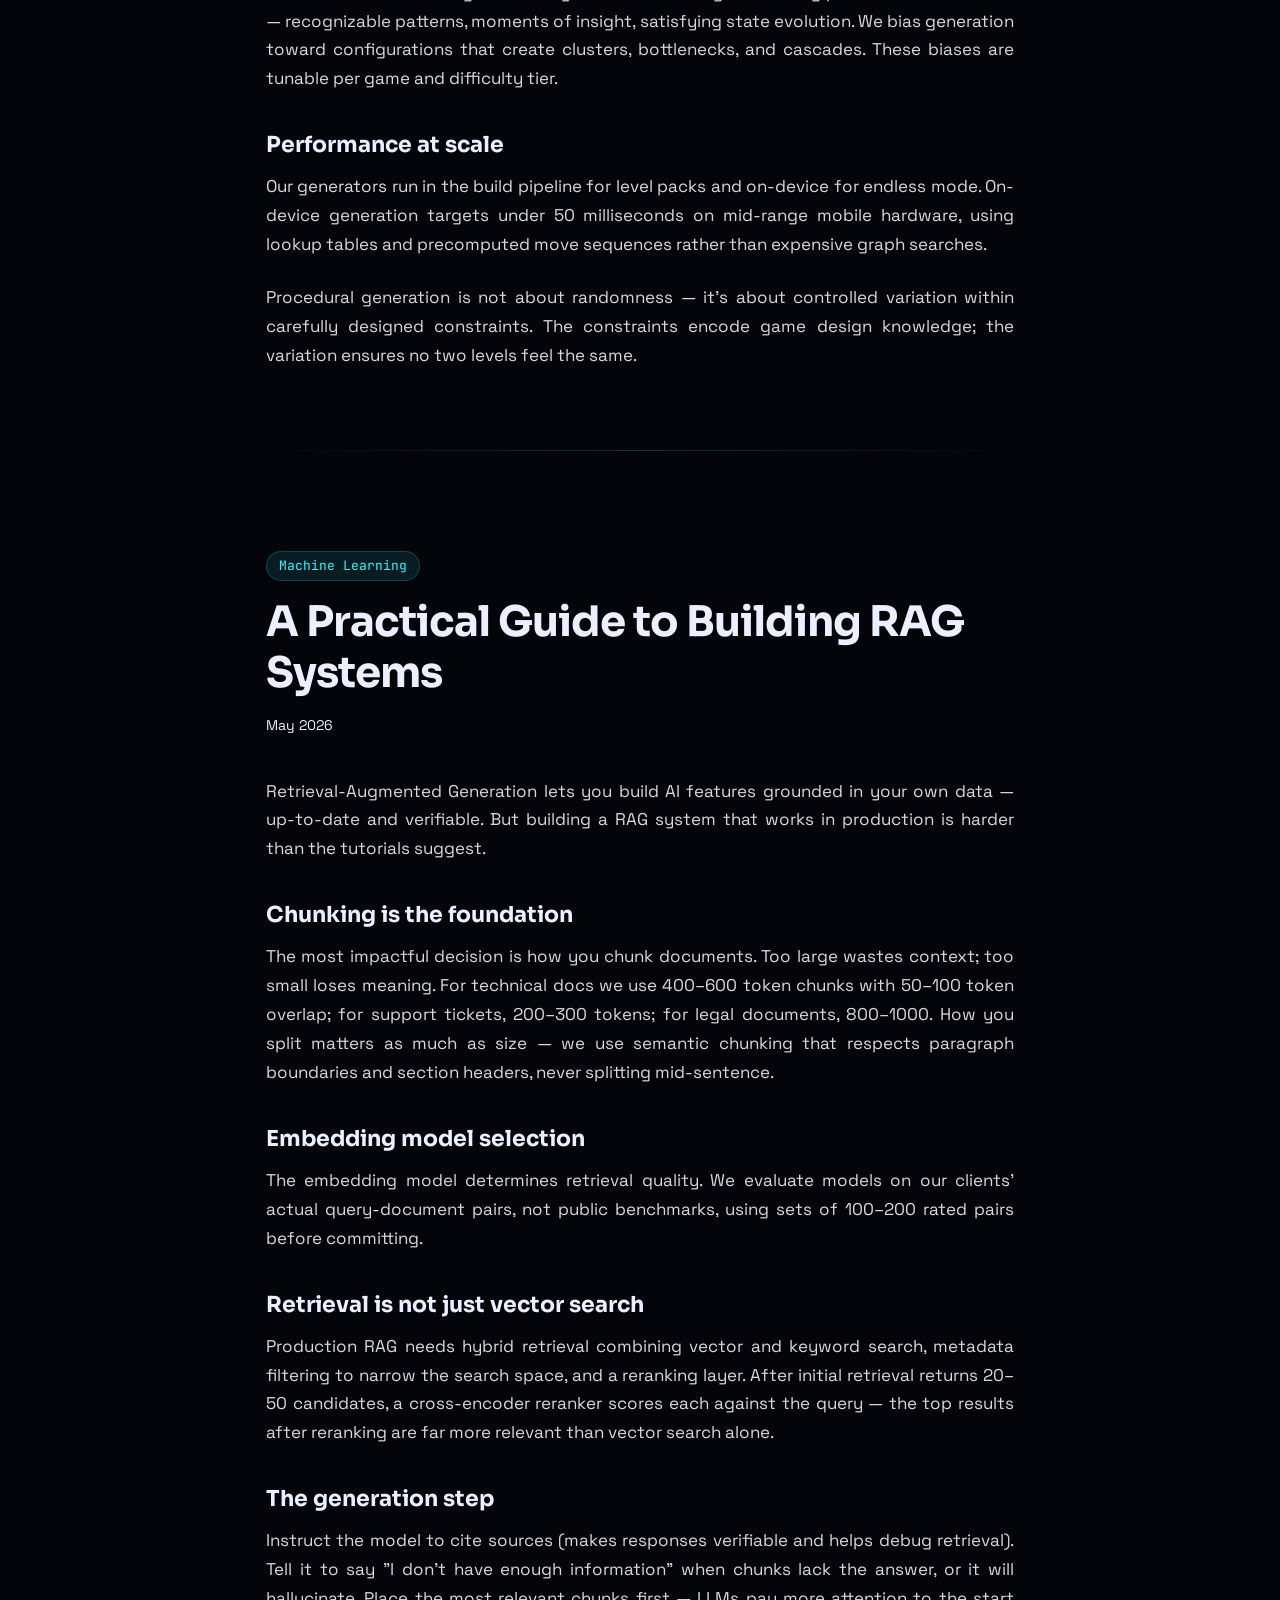
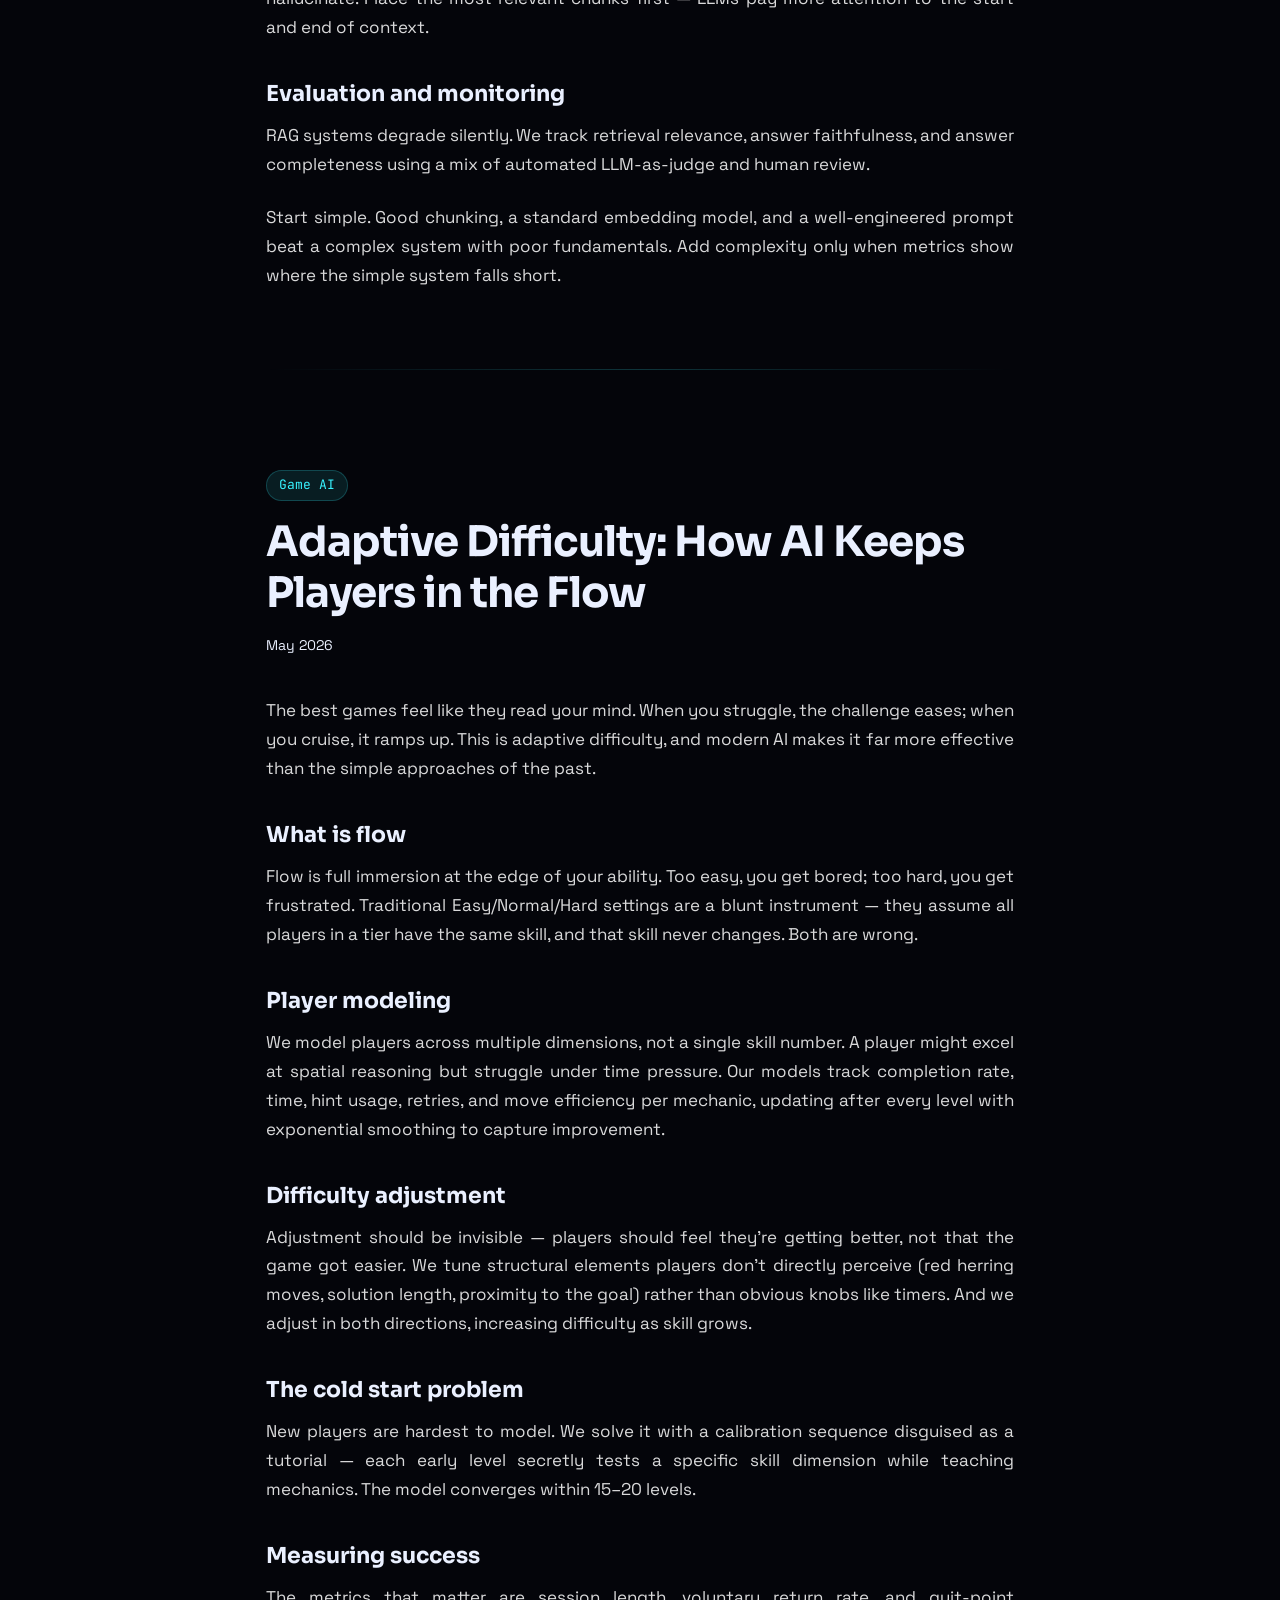
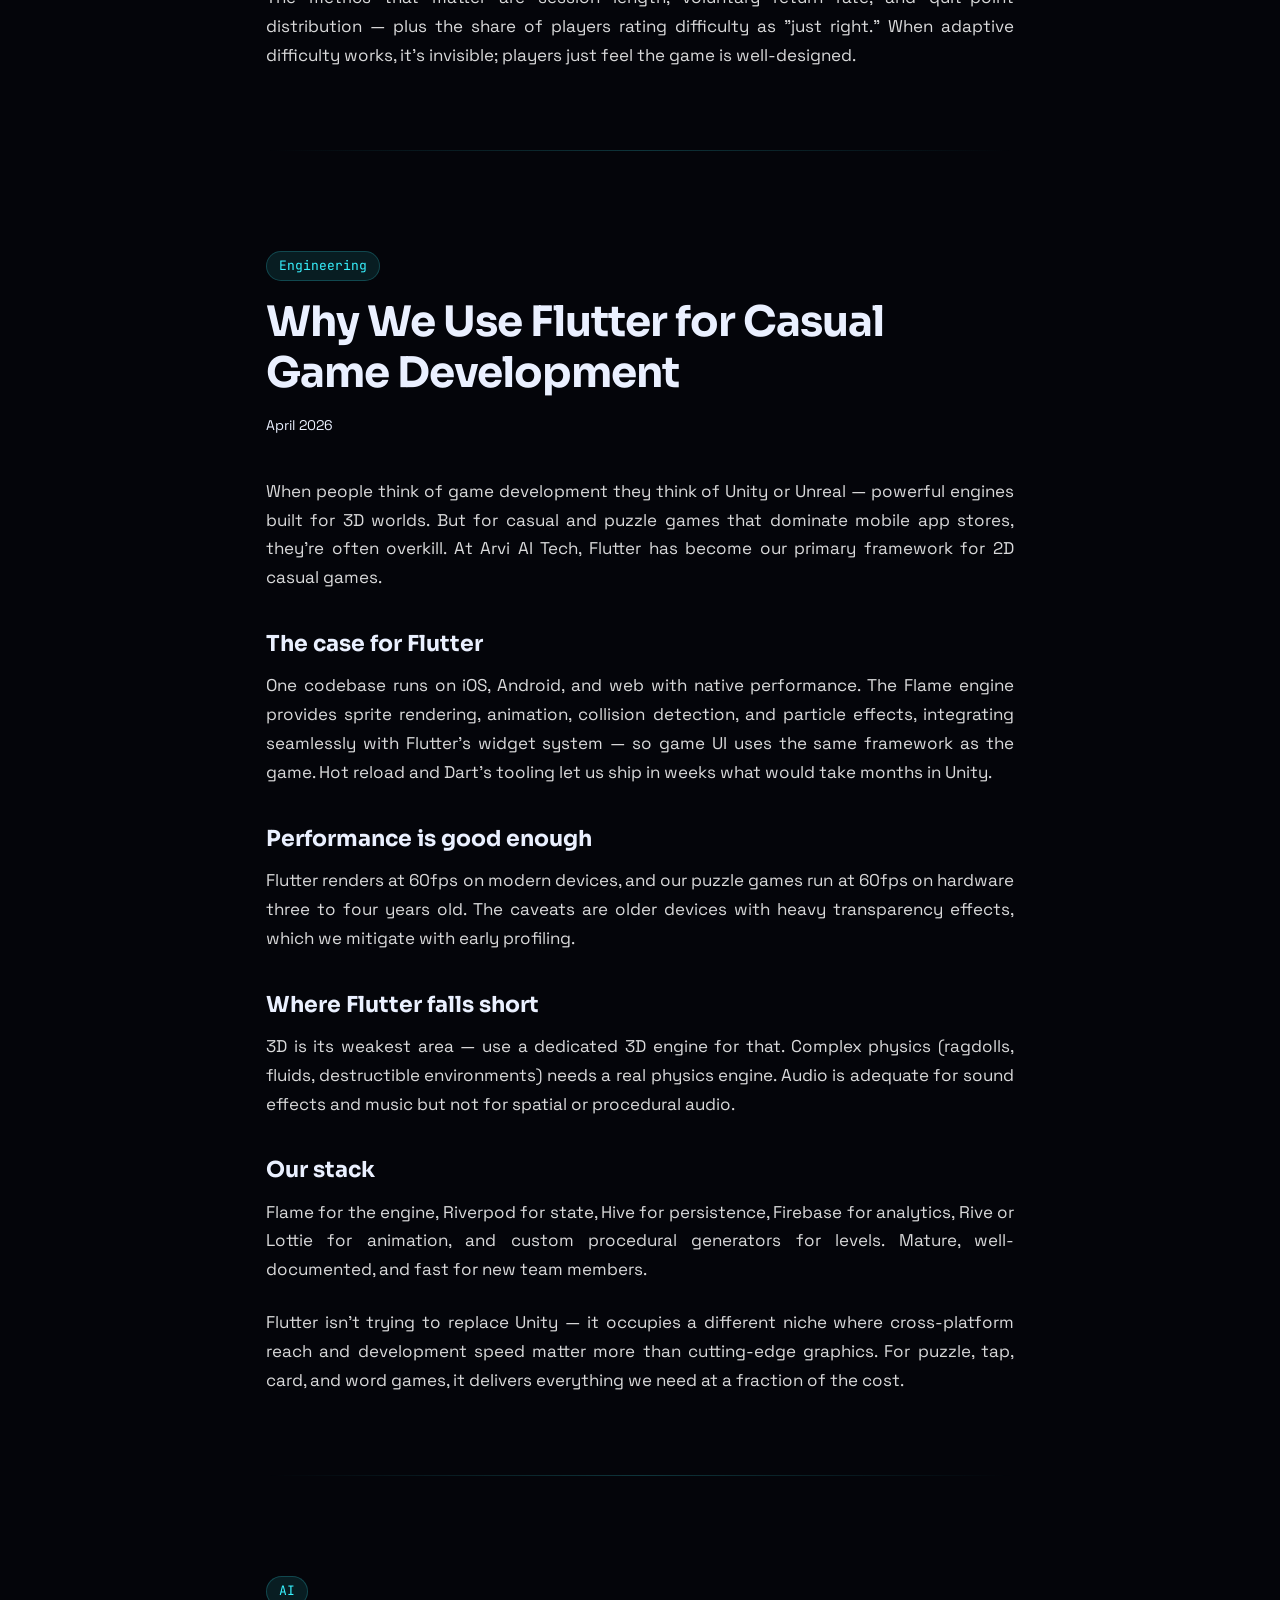
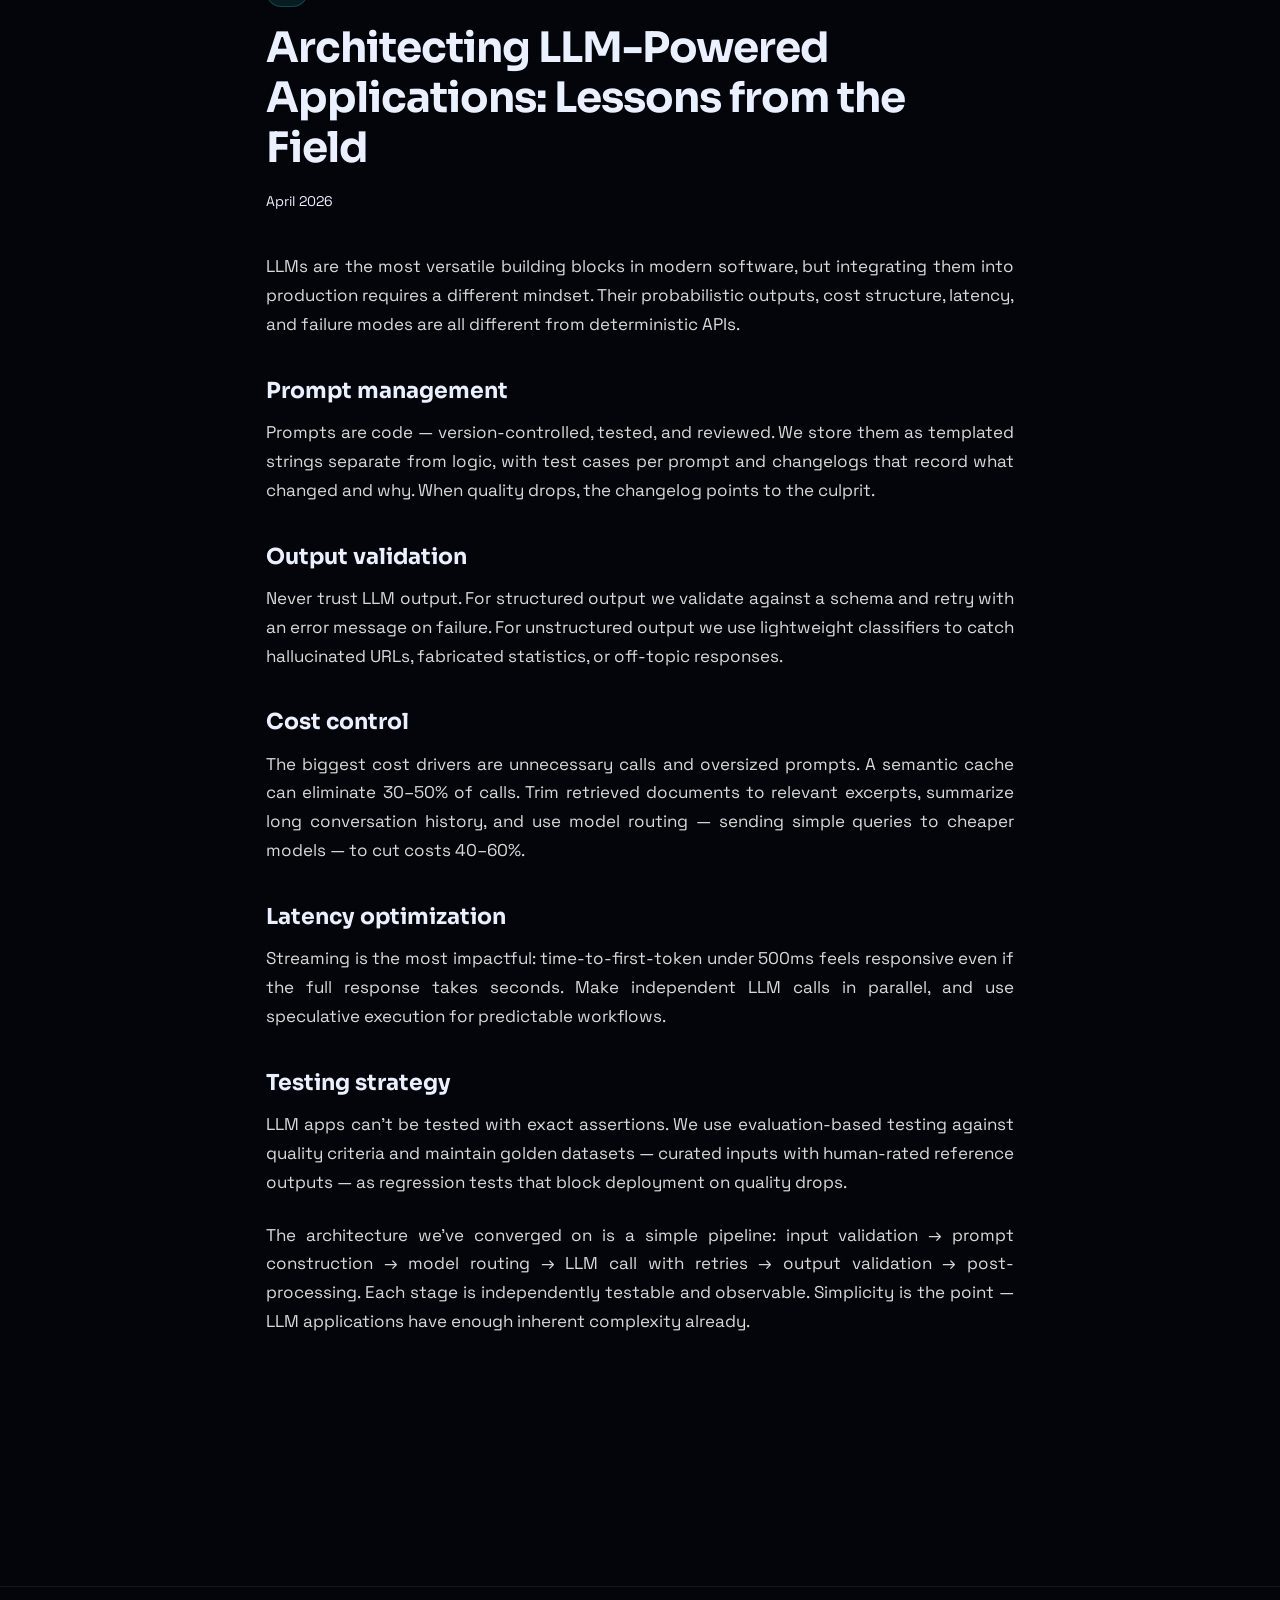
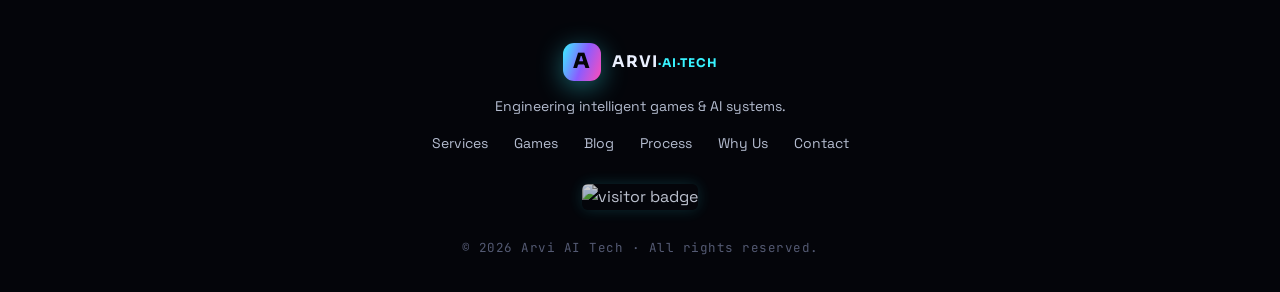
==== commit a9ca19f7: "Remove custom cursor and add chatbot widget script to all pages" ====
--- a/blog.html
+++ b/blog.html
@@ -29,10 +29,6 @@
   <div class="vignette" aria-hidden="true"></div>
   <div class="scanlines" aria-hidden="true"></div>
 
-  <!-- Custom cursor -->
-  <div class="cursor-dot" id="cursorDot" aria-hidden="true"></div>
-  <div class="cursor-ring" id="cursorRing" aria-hidden="true"></div>
-
   <!-- Navbar -->
   <header class="nav" id="nav">
     <a href="index.html" class="brand" data-magnetic>
@@ -252,5 +248,7 @@
   </footer>
 
   <script src="script.js"></script>
+  <script src="https://bot.arviaitech.com/widget.js"
+        data-bot-id="d036fff4083f" data-api="https://bot.arviaitech.com"></script>
 </body>
 </html>
--- a/styles.css
+++ b/styles.css
@@ -23,9 +23,7 @@
   color: var(--text);
   line-height: 1.6;
   overflow-x: hidden;
-  cursor: none;
-}
-@media (max-width: 900px) { body { cursor: auto; } }
+}
 
 h1, h2, h3, h4, .brand-text, .loader-mark { font-family: "Sora", sans-serif; line-height: 1.05; }
 a { color: inherit; text-decoration: none; }
@@ -53,12 +51,7 @@
   mix-blend-mode: overlay;
 }
 
-/* ---------- Cursor ---------- */
-.cursor-dot, .cursor-ring { position: fixed; top: 0; left: 0; z-index: 99999; pointer-events: none; border-radius: 50%; transform: translate(-50%, -50%); }
-.cursor-dot { width: 6px; height: 6px; background: var(--cyan); box-shadow: var(--glow-cyan); }
-.cursor-ring { width: 34px; height: 34px; border: 1px solid rgba(56,243,255,0.5); transition: width .25s, height .25s, border-color .25s, background .25s; }
-.cursor-ring.hover { width: 56px; height: 56px; border-color: var(--violet); background: rgba(139,92,255,0.12); }
-@media (max-width: 900px) { .cursor-dot, .cursor-ring { display: none; } }
+
 
 /* ---------- Loader ---------- */
 .loader { position: fixed; inset: 0; z-index: 2000; display: grid; place-content: center; gap: 22px; justify-items: center; background: var(--bg); transition: opacity .6s, visibility .6s; }
@@ -87,7 +80,7 @@
 .nav-toggle span { width: 24px; height: 2px; background: var(--text); border-radius: 2px; transition: .3s; }
 
 /* ---------- Buttons ---------- */
-.btn { position: relative; display: inline-flex; align-items: center; justify-content: center; gap: 9px; font-family: "Space Grotesk"; font-weight: 600; font-size: 15px; padding: 14px 26px; border-radius: 12px; cursor: none; border: 1px solid transparent; transition: transform .15s, box-shadow .25s, background .25s; overflow: hidden; }
+.btn { position: relative; display: inline-flex; align-items: center; justify-content: center; gap: 9px; font-family: "Space Grotesk"; font-weight: 600; font-size: 15px; padding: 14px 26px; border-radius: 12px; cursor: pointer; border: 1px solid transparent; transition: transform .15s, box-shadow .25s, background .25s; overflow: hidden; }
 .btn span { transition: transform .25s; }
 .btn:hover span { transform: translateX(4px); }
 .btn-sm { padding: 10px 18px; font-size: 13.5px; }
@@ -96,7 +89,6 @@
 .btn-ghost { background: var(--surface); color: var(--text); border: 1px solid var(--border); }
 .btn-ghost:hover { border-color: var(--border-bright); background: rgba(56,243,255,0.06); }
 .btn-block { width: 100%; }
-@media (max-width: 900px) { .btn { cursor: pointer; } }
 
 /* ---------- Hero ---------- */
 .hero { position: relative; max-width: var(--maxw); margin: 0 auto; padding: 90px 26px 70px; text-align: center; min-height: 86vh; display: flex; flex-direction: column; justify-content: center; }
@@ -181,7 +173,7 @@
 .contact-form { display: grid; grid-template-columns: 1fr 1fr; gap: 18px; text-align: left; }
 .field { position: relative; }
 .field.full { grid-column: 1 / -1; }
-.field input, .field textarea { width: 100%; padding: 18px 16px 8px; border-radius: 12px; background: rgba(255,255,255,0.035); border: 1px solid var(--border); color: var(--text); font-family: inherit; font-size: 15px; transition: border-color .2s, background .2s; cursor: none; resize: vertical; }
+.field input, .field textarea { width: 100%; padding: 18px 16px 8px; border-radius: 12px; background: rgba(255,255,255,0.035); border: 1px solid var(--border); color: var(--text); font-family: inherit; font-size: 15px; transition: border-color .2s, background .2s; resize: vertical; }
 .field textarea { padding-top: 22px; }
 .field input:focus, .field textarea:focus { outline: none; border-color: var(--border-bright); background: rgba(56,243,255,0.05); }
 .field label { position: absolute; left: 16px; top: 15px; color: var(--muted); font-size: 15px; pointer-events: none; transition: .18s; }
